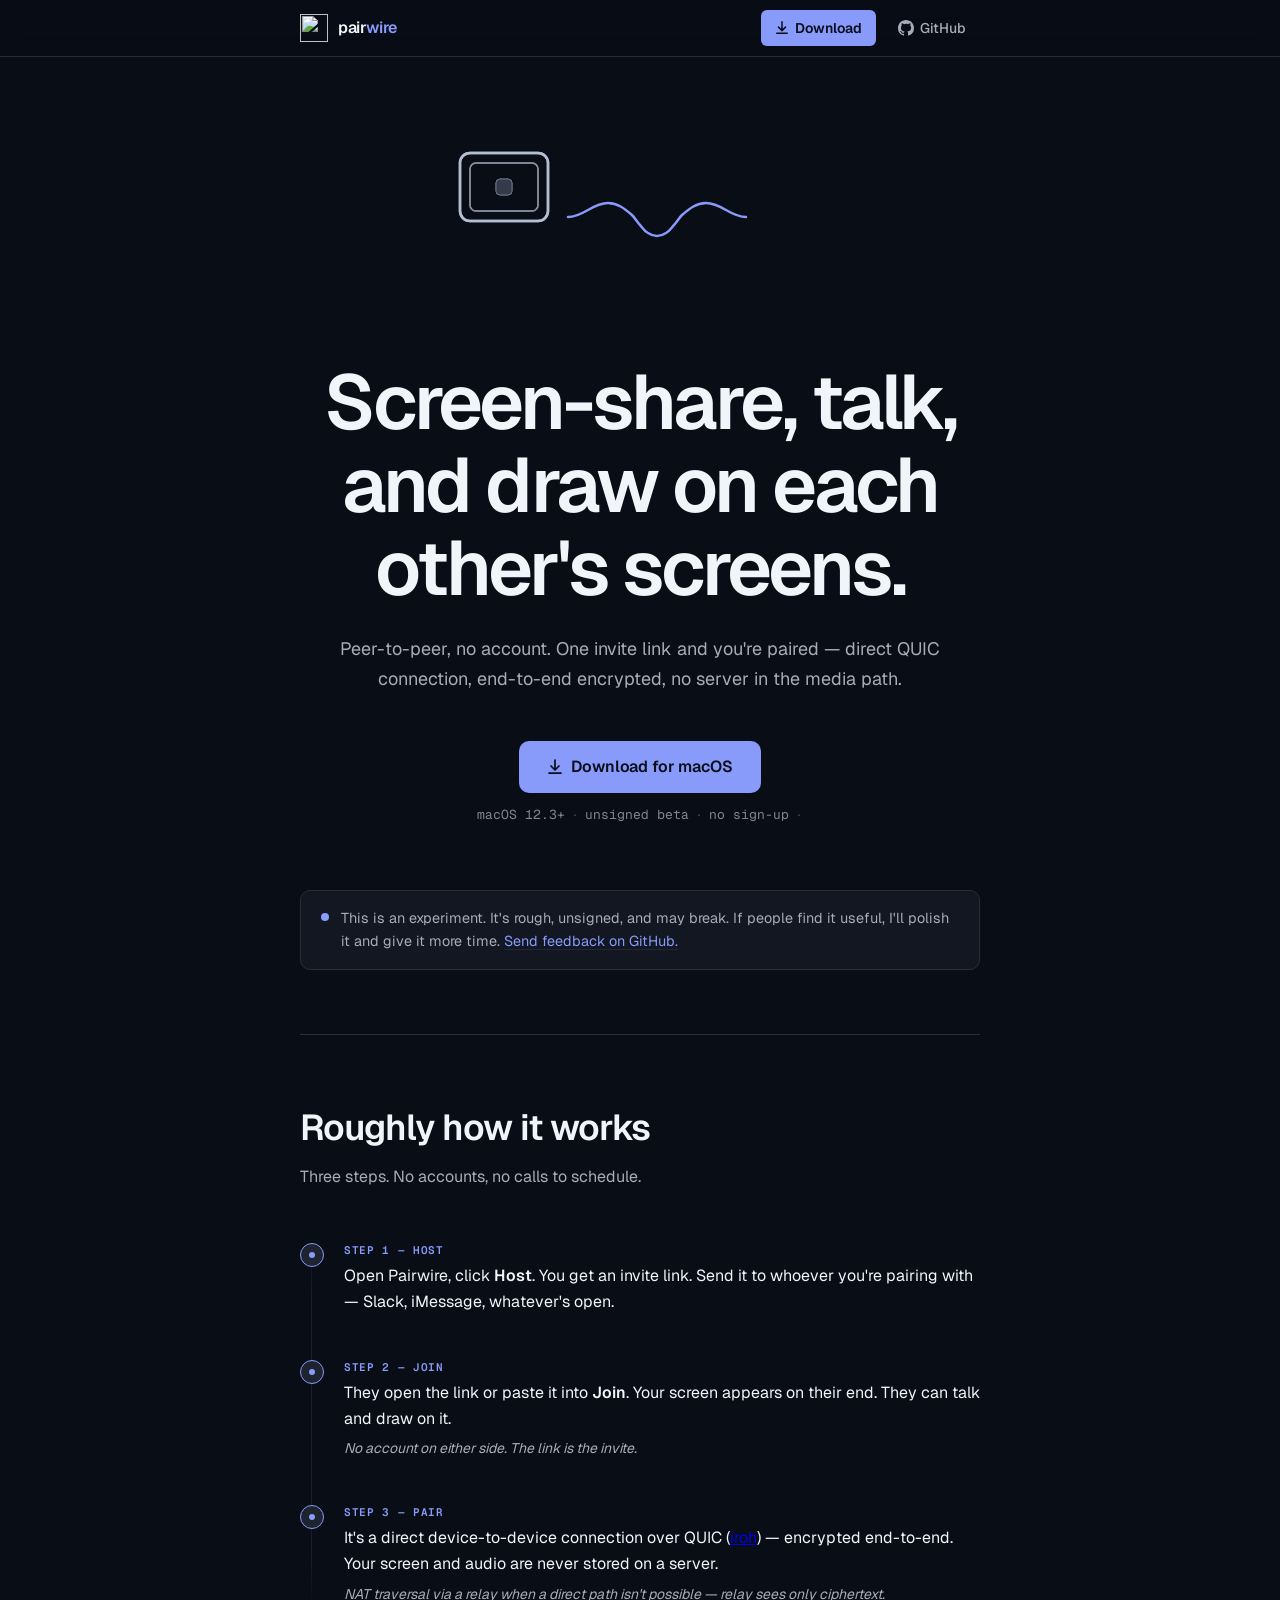
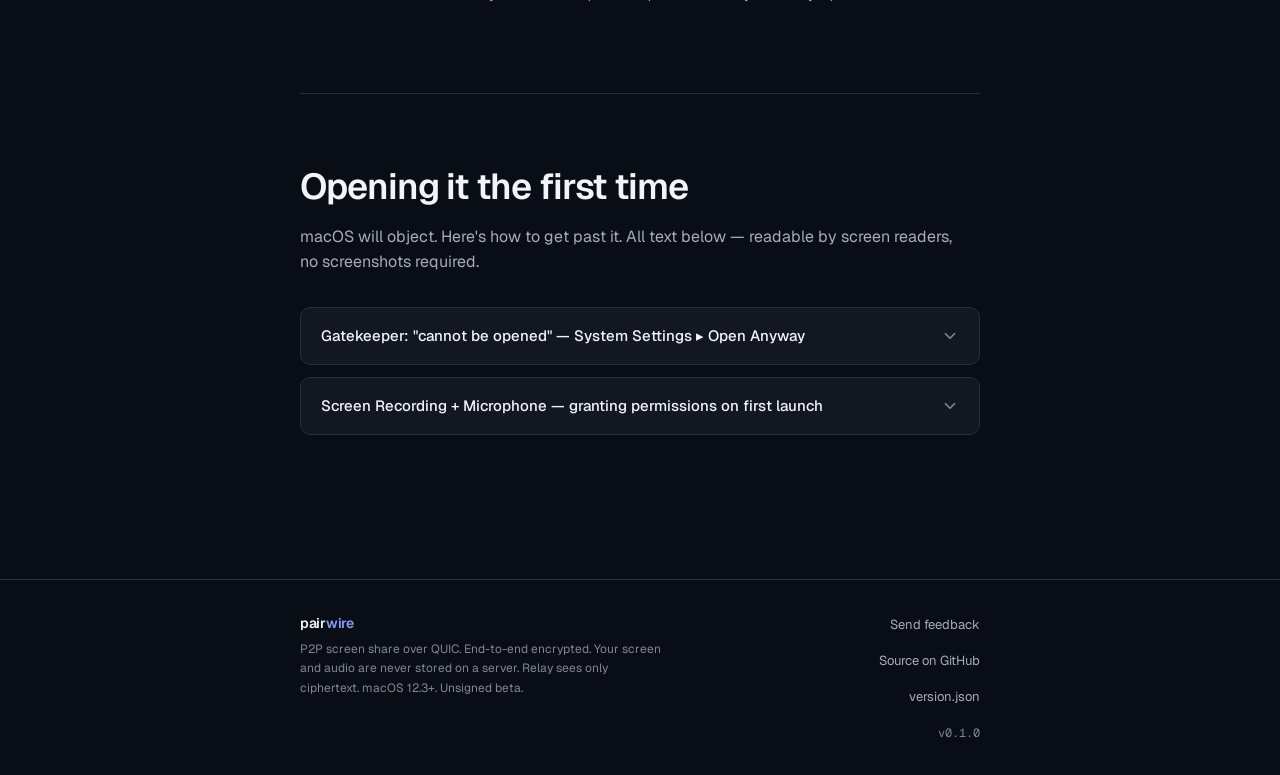
==== site/index.html @ 1f56df14 "feat(P4.6.2): pairwire.dev static site + brand logo Static landing/download site (Emil design-engine" ====
<!DOCTYPE html>
<html lang="en">
<head>
  <meta charset="UTF-8" />
  <meta name="viewport" content="width=device-width, initial-scale=1.0" />
  <title>Pairwire — P2P screen sharing for pair programming</title>
  <meta name="description" content="Screen-share, talk, and draw on each other's screens. Peer-to-peer, no account. Direct QUIC connection, end-to-end encrypted." />

  <!-- Open Graph -->
  <meta property="og:type" content="website" />
  <meta property="og:title" content="Pairwire — P2P screen sharing for pair programming" />
  <meta property="og:description" content="Screen-share, talk, and draw on each other's screens. Peer-to-peer, no account." />
  <meta property="og:image" content="/assets/logo.png" />

  <!-- Favicon -->
  <link rel="icon" href="/assets/logo.png" type="image/png" />
  <link rel="apple-touch-icon" href="/assets/logo.png" />

  <!-- Fonts: preconnect first so the browser can establish the connection
       before the @import in styles.css fires, eliminating FOUT -->
  <link rel="preconnect" href="https://fonts.googleapis.com" />
  <link rel="preconnect" href="https://fonts.gstatic.com" crossorigin />

  <link rel="stylesheet" href="styles.css" />
</head>
<body>

  <!-- Skip navigation for screen readers and keyboard users -->
  <a class="skip-link" href="#main">Skip to content</a>

  <!-- ═══════════════════════════════════════════════════════════
       NAV
       ═══════════════════════════════════════════════════════════ -->
  <header class="site-nav" id="site-nav" role="banner">
    <div class="wrap nav-inner">

      <a href="/" class="nav-logo" aria-label="Pairwire home">
        <img src="/assets/logo.png" alt="" width="28" height="28" />
        <span class="nav-wordmark">pair<span class="wire">wire</span></span>
      </a>

      <nav class="nav-links" aria-label="Site navigation">
        <!--
          NOTE FOR CI: release.yml must upload the DMG asset with a stable
          name of "pairwire-macos.dmg" so this static href continues to
          resolve without JavaScript. download.js enhances this href via
          the GitHub API at runtime.
        -->
        <a
          id="download-btn"
          class="nav-link nav-link--accent"
          href="https://github.com/Bilaltariq98/pairwire/releases/latest/download/pairwire-macos.dmg"
          aria-label="Download Pairwire for macOS"
        >
          <svg width="14" height="14" viewBox="0 0 16 16" fill="none" aria-hidden="true" focusable="false">
            <path d="M8 1v9M4 7l4 4 4-4M2 14h12" stroke="currentColor" stroke-width="1.75" stroke-linecap="round" stroke-linejoin="round"/>
          </svg>
          Download
        </a>

        <a
          href="https://github.com/Bilaltariq98/pairwire"
          class="nav-link"
          target="_blank"
          rel="noopener noreferrer"
          aria-label="Pairwire on GitHub (opens in new tab)"
        >
          <svg width="16" height="16" viewBox="0 0 16 16" fill="currentColor" aria-hidden="true" focusable="false">
            <path d="M8 0C3.58 0 0 3.58 0 8a8 8 0 0 0 5.47 7.59c.4.07.55-.17.55-.38 0-.19-.01-.82-.01-1.49-2.01.37-2.53-.49-2.69-.94-.09-.23-.48-.94-.82-1.13-.28-.15-.68-.52-.01-.53.63-.01 1.08.58 1.23.82.72 1.21 1.87.87 2.33.66.07-.52.28-.87.51-1.07-1.78-.2-3.64-.89-3.64-3.95 0-.87.31-1.59.82-2.15-.08-.2-.36-1.02.08-2.12 0 0 .67-.21 2.2.82a7.65 7.65 0 0 1 2-.27c.68 0 1.36.09 2 .27 1.53-1.04 2.2-.82 2.2-.82.44 1.1.16 1.92.08 2.12.51.56.82 1.27.82 2.15 0 3.07-1.87 3.75-3.65 3.95.29.25.54.73.54 1.48 0 1.07-.01 1.93-.01 2.2 0 .21.15.46.55.38A8.01 8.01 0 0 0 16 8c0-4.42-3.58-8-8-8z"/>
          </svg>
          GitHub
        </a>
      </nav>

    </div>
  </header>

  <!-- ═══════════════════════════════════════════════════════════
       MAIN CONTENT
       ═══════════════════════════════════════════════════════════ -->
  <main id="main">

    <!-- ── HERO ─────────────────────────────────────────────── -->
    <section class="hero" aria-labelledby="hero-heading">
      <div class="wrap">

        <!-- Connect motif SVG
             Two screen-glyphs joined by the periwinkle wire.
             The wire DRAWS in via stroke-dashoffset on load (~900ms
             cubic-bezier(0.16,1,0.3,1)) then settles into the looped
             connection, echoing the logo's loop motif.
             Reduced-motion: rendered fully-connected, no animation.
             aria-hidden: decorative, role conveyed by headline. -->
        <div class="hero-motif" aria-hidden="true">
          <svg
            viewBox="0 0 360 160"
            xmlns="http://www.w3.org/2000/svg"
            role="img"
            aria-label="Two screens connected by a wire — the Pairwire motif"
          >
            <defs>
              <filter id="wire-glow-filter" x="-20%" y="-20%" width="140%" height="140%">
                <feGaussianBlur stdDeviation="3" result="blur"/>
                <feMerge>
                  <feMergeNode in="blur"/>
                  <feMergeNode in="SourceGraphic"/>
                </feMerge>
              </filter>
            </defs>

            <!-- Left screen glyph -->
            <g class="screen-glyph screen-glyph--left" transform="translate(20, 30)">
              <!-- outer frame -->
              <rect x="0" y="0" width="88" height="68" rx="10" ry="10"
                fill="none"
                stroke="oklch(0.80 0.030 264)"
                stroke-width="2.5"/>
              <!-- inner concentric detail (echo the logo) -->
              <rect x="10" y="10" width="68" height="48" rx="6" ry="6"
                fill="none"
                stroke="oklch(0.65 0.025 264)"
                stroke-width="1.5"/>
              <!-- center port -->
              <rect x="36" y="26" width="16" height="16" rx="4" ry="4"
                fill="oklch(0.35 0.030 264)"
                stroke="oklch(0.55 0.025 264)"
                stroke-width="1"/>
            </g>

            <!-- Right screen glyph -->
            <g class="screen-glyph screen-glyph--right" transform="translate(252, 30)">
              <!-- outer frame -->
              <rect x="0" y="0" width="88" height="68" rx="10" ry="10"
                fill="none"
                stroke="oklch(0.80 0.030 264)"
                stroke-width="2.5"/>
              <!-- inner concentric detail -->
              <rect x="10" y="10" width="68" height="48" rx="6" ry="6"
                fill="none"
                stroke="oklch(0.65 0.025 264)"
                stroke-width="1.5"/>
              <!-- center port -->
              <rect x="36" y="26" width="16" height="16" rx="4" ry="4"
                fill="oklch(0.35 0.030 264)"
                stroke="oklch(0.55 0.025 264)"
                stroke-width="1"/>
            </g>

            <!-- The periwinkle wire — looping figure-8 join, echoes the logo -->
            <!-- Glow layer (animates after wire draws) -->
            <path class="wire-glow"
              d="M108,64 C130,64 148,80 180,80 C212,80 230,64 252,64"
              fill="none"
              stroke="oklch(0.715 0.140 274)"
              stroke-width="6"
              stroke-linecap="round"
              filter="url(#wire-glow-filter)"
              opacity="0"
            />
            <!-- Main wire draw path -->
            <path class="wire-path"
              d="M108,64
                 C124,64 132,50 148,50
                 C158,50 165,56 172,62
                 C175,65 178,70 180,72
                 C182,74 184,78 188,80
                 C194,84 200,84 206,80
                 C210,78 212,74 214,72
                 C216,70 219,65 222,62
                 C229,56 236,50 246,50
                 C262,50 270,64 286,64"
              fill="none"
              stroke="oklch(0.715 0.140 274)"
              stroke-width="2.5"
              stroke-linecap="round"
              stroke-linejoin="round"
            />
          </svg>
        </div>

        <!-- Headline -->
        <h1 class="hero-headline" id="hero-heading">
          Screen-share, talk, and draw on each other's screens.
        </h1>

        <p class="hero-sub">
          Peer-to-peer, no account. One invite link and you're paired — direct QUIC connection,
          end-to-end encrypted, no server in the media path.
        </p>

        <!-- Download CTA -->
        <div class="cta-group">
          <!--
            Static href works with no JS.
            download.js enhances: fetches GitHub API, updates href to latest
            .dmg asset, shows version in version-label.
            NOTE: release.yml must publish the asset as "pairwire-macos.dmg"
            for the static path to resolve.
          -->
          <a
            id="hero-download-btn"
            class="btn-download"
            href="https://github.com/Bilaltariq98/pairwire/releases/latest/download/pairwire-macos.dmg"
            aria-label="Download Pairwire .dmg for macOS"
          >
            <svg width="16" height="16" viewBox="0 0 16 16" fill="none" aria-hidden="true" focusable="false">
              <path d="M8 1v9M4 7l4 4 4-4M2 14h12" stroke="currentColor" stroke-width="1.75" stroke-linecap="round" stroke-linejoin="round"/>
            </svg>
            Download for macOS
          </a>

          <p class="hero-meta" role="note">
            <span>macOS 12.3+</span>
            <span class="meta-sep" aria-hidden="true">·</span>
            <span>unsigned beta</span>
            <span class="meta-sep" aria-hidden="true">·</span>
            <span>no sign-up</span>
            <span class="meta-sep version-sep" aria-hidden="true">·</span>
            <span id="version-label" hidden class="version-label" aria-live="polite"></span>
          </p>
        </div>

      </div>
    </section>

    <div class="wrap">

      <!-- ── EXPERIMENT BANNER ─────────────────────────────── -->
      <div class="experiment-banner" role="note" aria-label="Project status">
        <span class="banner-dot" aria-hidden="true"></span>
        <p class="banner-text">
          This is an experiment. It's rough, unsigned, and may break.
          If people find it useful, I'll polish it and give it more time.
          <a href="https://github.com/Bilaltariq98/pairwire/issues" target="_blank" rel="noopener noreferrer">Send feedback on GitHub.</a>
        </p>
      </div>

      <!-- ── HOW IT WORKS ─────────────────────────────────── -->
      <section class="section how-it-works" id="how-it-works" aria-labelledby="how-heading">

        <h2 class="section-heading" id="how-heading">Roughly how it works</h2>
        <p class="section-sub">Three steps. No accounts, no calls to schedule.</p>

        <ol class="steps-wire" role="list">

          <li class="step-item will-animate">
            <div class="step-node" aria-hidden="true">
              <span class="step-node-dot"></span>
            </div>
            <div class="step-body">
              <span class="step-label">Step 1 — Host</span>
              <p class="step-text">
                Open Pairwire, click <strong>Host</strong>.
                You get an invite link. Send it to whoever you're pairing with — Slack, iMessage, whatever's open.
              </p>
            </div>
          </li>

          <li class="step-item will-animate">
            <div class="step-node" aria-hidden="true">
              <span class="step-node-dot"></span>
            </div>
            <div class="step-body">
              <span class="step-label">Step 2 — Join</span>
              <p class="step-text">
                They open the link or paste it into <strong>Join</strong>.
                Your screen appears on their end. They can talk and draw on it.
                <span class="step-note">No account on either side. The link is the invite.</span>
              </p>
            </div>
          </li>

          <li class="step-item will-animate">
            <div class="step-node" aria-hidden="true">
              <span class="step-node-dot"></span>
            </div>
            <div class="step-body">
              <span class="step-label">Step 3 — Pair</span>
              <p class="step-text">
                It's a direct device-to-device connection over QUIC (<a href="https://iroh.computer" target="_blank" rel="noopener noreferrer">iroh</a>) — encrypted end-to-end.
                Your screen and audio are never stored on a server.
                <span class="step-note">NAT traversal via a relay when a direct path isn't possible — relay sees only ciphertext.</span>
              </p>
            </div>
          </li>

        </ol>

      </section>

      <!-- ── FIRST-LAUNCH HELP ─────────────────────────────── -->
      <section class="section" id="first-launch" aria-labelledby="launch-heading">

        <h2 class="section-heading" id="launch-heading">Opening it the first time</h2>
        <p class="section-sub">
          macOS will object. Here's how to get past it.
          All text below — readable by screen readers, no screenshots required.
        </p>

        <div class="help-group">

          <!-- Gatekeeper -->
          <details class="help-item" id="gatekeeper">
            <summary class="help-summary">
              <span>Gatekeeper: "cannot be opened" — System Settings ▸ Open Anyway</span>
              <svg class="summary-chevron" width="18" height="18" viewBox="0 0 18 18" fill="none" aria-hidden="true" focusable="false">
                <path d="M4.5 6.75 9 11.25l4.5-4.5" stroke="currentColor" stroke-width="1.75" stroke-linecap="round" stroke-linejoin="round"/>
              </svg>
            </summary>

            <div class="help-content">
              <p>
                Pairwire is not signed with an Apple Developer certificate yet.
                macOS Gatekeeper will block it on first launch. This takes about 30 seconds to work around.
              </p>

              <ol class="help-steps">
                <li class="help-step">
                  <span class="help-step-num">1</span>
                  <span class="help-step-text">
                    Double-click <code class="mono-path">pairwire-macos.dmg</code> to mount it.
                    Drag <strong>Pairwire</strong> to your Applications folder.
                  </span>
                </li>
                <li class="help-step">
                  <span class="help-step-num">2</span>
                  <span class="help-step-text">
                    Double-click <strong>Pairwire</strong> in Applications.
                    macOS shows: <em>"Pairwire cannot be opened because Apple cannot check it for malicious software."</em>
                    Click <strong>Done</strong> — do not click Move to Trash.
                  </span>
                </li>
                <li class="help-step">
                  <span class="help-step-num">3</span>
                  <span class="help-step-text">
                    Go to <code class="mono-path">System Settings</code> → <code class="mono-path">Privacy &amp; Security</code>.
                    Scroll to the <strong>Security</strong> section.
                    You'll see: <em>"Pairwire was blocked from use because it is not from an identified developer."</em>
                  </span>
                </li>
                <li class="help-step">
                  <span class="help-step-num">4</span>
                  <span class="help-step-text">
                    Click <strong>Open Anyway</strong>. Enter your macOS password when prompted. Click <strong>OK</strong>.
                  </span>
                </li>
                <li class="help-step">
                  <span class="help-step-num">5</span>
                  <span class="help-step-text">
                    Double-click <strong>Pairwire</strong> in Applications again.
                    macOS shows a final confirmation dialog — click <strong>Open</strong>.
                    It launches. macOS remembers your choice for this build.
                  </span>
                </li>
              </ol>

              <span class="help-note" role="note">
                After step 5, you won't see this dialog again for this build. When a new version is downloaded, you'll need to repeat it once.
              </span>
            </div>
          </details>

          <!-- Permissions -->
          <details class="help-item" id="permissions">
            <summary class="help-summary">
              <span>Screen Recording + Microphone — granting permissions on first launch</span>
              <svg class="summary-chevron" width="18" height="18" viewBox="0 0 18 18" fill="none" aria-hidden="true" focusable="false">
                <path d="M4.5 6.75 9 11.25l4.5-4.5" stroke="currentColor" stroke-width="1.75" stroke-linecap="round" stroke-linejoin="round"/>
              </svg>
            </summary>

            <div class="help-content">
              <p>
                macOS requires explicit permission before Pairwire can capture your screen or use the microphone.
                You'll see these prompts on first launch. Grant them, then reopen the app.
              </p>

              <ol class="help-steps">
                <li class="help-step">
                  <span class="help-step-num">1</span>
                  <span class="help-step-text">
                    Launch Pairwire. macOS shows: <em>"Pairwire would like to record your screen."</em>
                    Click <strong>Open System Settings</strong>.
                  </span>
                </li>
                <li class="help-step">
                  <span class="help-step-num">2</span>
                  <span class="help-step-text">
                    In <code class="mono-path">System Settings</code> → <code class="mono-path">Privacy &amp; Security</code> → <code class="mono-path">Screen Recording</code>,
                    find <strong>Pairwire</strong> and toggle it <strong>on</strong>.
                  </span>
                </li>
                <li class="help-step">
                  <span class="help-step-num">3</span>
                  <span class="help-step-text">
                    Click <strong>Quit &amp; Reopen</strong> when prompted. Pairwire restarts with screen capture enabled.
                  </span>
                </li>
                <li class="help-step">
                  <span class="help-step-num">4</span>
                  <span class="help-step-text">
                    On first launch with audio, macOS asks for <strong>Microphone</strong> access.
                    Click <strong>Allow</strong>.
                    If you missed it: <code class="mono-path">System Settings</code> → <code class="mono-path">Privacy &amp; Security</code> → <code class="mono-path">Microphone</code> → toggle Pairwire on.
                  </span>
                </li>
              </ol>

              <span class="help-note" role="note">
                Both permissions persist across relaunches — you won't be prompted again unless you revoke them in System Settings.
              </span>
            </div>
          </details>

        </div>

      </section>

    </div><!-- /wrap -->

  </main>

  <!-- ═══════════════════════════════════════════════════════════
       FOOTER
       ═══════════════════════════════════════════════════════════ -->
  <footer class="site-footer" role="contentinfo">
    <div class="wrap footer-inner">

      <div class="footer-brand">
        <span class="footer-wordmark">pair<span class="wire">wire</span></span>
        <p class="footer-fine">
          P2P screen share over QUIC. End-to-end encrypted.
          Your screen and audio are never stored on a server.
          Relay sees only ciphertext.
          macOS 12.3+. Unsigned beta.
        </p>
      </div>

      <div class="footer-links">
        <a
          href="https://github.com/Bilaltariq98/pairwire/issues"
          class="footer-link"
          target="_blank"
          rel="noopener noreferrer"
          aria-label="Send feedback on GitHub Issues (opens in new tab)"
        >Send feedback</a>

        <a
          href="https://github.com/Bilaltariq98/pairwire"
          class="footer-link"
          target="_blank"
          rel="noopener noreferrer"
          aria-label="Pairwire source on GitHub (opens in new tab)"
        >Source on GitHub</a>

        <a
          href="/version.json"
          class="footer-link"
          aria-label="version.json (update-check contract)"
        >version.json</a>

        <p class="footer-version" id="footer-version" aria-live="polite">v0.1.0</p>
      </div>

    </div>
  </footer>

  <!-- Nav scroll effect + step reveal + download enhancement -->
  <script src="download.js"></script>
  <script>
    /* Nav: hairline border on scroll */
    (function () {
      var nav = document.getElementById('site-nav');
      if (!nav) return;
      var observer = new IntersectionObserver(
        function (entries) {
          nav.classList.toggle('scrolled', !entries[0].isIntersecting);
        },
        { threshold: 0, rootMargin: '-56px 0px 0px 0px' }
      );
      /* sentinel: a 1px element at the top of main */
      var sentinel = document.createElement('div');
      sentinel.setAttribute('aria-hidden', 'true');
      sentinel.style.cssText = 'position:absolute;top:0;height:1px;width:1px;pointer-events:none;';
      document.body.insertBefore(sentinel, document.body.firstChild);
      observer.observe(sentinel);
    }());

    /* Step reveal: staggered fade+rise on scroll */
    (function () {
      var steps = document.querySelectorAll('.step-item.will-animate');
      if (!steps.length) return;

      /* Respect reduced-motion — don't animate if user prefers */
      var reduceMotion = window.matchMedia('(prefers-reduced-motion: reduce)').matches;
      if (reduceMotion) {
        steps.forEach(function (el) {
          el.classList.remove('will-animate');
        });
        return;
      }

      var observer = new IntersectionObserver(
        function (entries) {
          entries.forEach(function (entry, i) {
            if (entry.isIntersecting) {
              /* stagger by index within the NodeList */
              var delay = Array.from(steps).indexOf(entry.target) * 80;
              setTimeout(function () {
                entry.target.classList.add('revealed');
              }, delay);
              observer.unobserve(entry.target);
            }
          });
        },
        { threshold: 0.15 }
      );

      steps.forEach(function (el) {
        observer.observe(el);
      });
    }());

    /* Footer version: keep in sync with version-label once JS loads */
    (function () {
      var versionLabel = document.getElementById('version-label');
      var footerVersion = document.getElementById('footer-version');
      if (!versionLabel || !footerVersion) return;

      /* MutationObserver: when download.js sets version-label, mirror it */
      var mo = new MutationObserver(function () {
        var text = versionLabel.textContent.trim();
        if (text) footerVersion.textContent = text;
      });
      mo.observe(versionLabel, { childList: true, characterData: true, subtree: true });
    }());

    /* Hero download btn: download.js targets #download-btn (nav), wire
       hero button to the same URL once it's resolved */
    (function () {
      var navBtn = document.getElementById('download-btn');
      var heroBtn = document.getElementById('hero-download-btn');
      if (!navBtn || !heroBtn) return;

      var mo = new MutationObserver(function () {
        var href = navBtn.getAttribute('href');
        if (href && href !== '#') heroBtn.href = href;
      });
      mo.observe(navBtn, { attributes: true, attributeFilter: ['href'] });
    }());
  </script>

</body>
</html>
---- site/styles.css ----
/* ============================================================
   pairwire.dev — Landing Page Styles
   Dark theme. OKLCH design tokens. No framework.
   ============================================================ */

/* ── Google Fonts: Geist + Geist Mono ────────────────────── */
@import url('https://fonts.googleapis.com/css2?family=Geist:wght@400;500;600;700&family=Geist+Mono:wght@400;500&display=swap');

/* ── Design Tokens ──────────────────────────────────────────
   Derived from logo.png: deep navy-black canvas, periwinkle wire.
   All text on --bg at specified L values passes contrast checks.
   --ink on --bg:       ~14:1 ✓
   --muted on --bg:     ~4.6:1 ✓  (body-safe)
   --faint:             ~3.1:1 — labels/meta ONLY, never body
   --accent on --bg:    ~4.5:1 ✓  (verified for link text)
   --accent-ink on --accent button: ~7:1 ✓ (dark text on periwinkle)
   ─────────────────────────────────────────────────────────── */
:root {
  /* surfaces */
  --bg:            oklch(0.16 0.020 264);
  --surface:       oklch(0.205 0.022 264);
  --surface-2:     oklch(0.255 0.024 264);
  --border:        oklch(0.30 0.020 264);
  --border-strong: oklch(0.40 0.020 264);

  /* ink */
  --ink:           oklch(0.965 0.008 264);
  --muted:         oklch(0.745 0.018 264);
  --faint:         oklch(0.620 0.018 264);

  /* accent — the periwinkle wire */
  --accent:        oklch(0.715 0.140 274);
  --accent-hover:  oklch(0.775 0.150 274);
  --accent-ink:    oklch(0.17 0.030 274);
  --accent-soft:   oklch(0.715 0.140 274 / 0.12);
  --accent-glow:   oklch(0.715 0.140 274 / 0.28);

  /* semantic */
  --ok:            oklch(0.78 0.150 150);
  --warn:          oklch(0.82 0.140 80);
  --bad:           oklch(0.68 0.190 25);

  /* type */
  --font-sans: 'Geist', system-ui, -apple-system, BlinkMacSystemFont, 'Segoe UI', sans-serif;
  --font-mono: 'Geist Mono', ui-monospace, 'Cascadia Code', 'SF Mono', 'Fira Code', Consolas, monospace;

  /* radii */
  --r-sm: 6px;
  --r-md: 10px;
  --r-lg: 16px;
  --r-pill: 999px;

  /* semantic z-index scale */
  --z-base:    0;
  --z-raised:  10;
  --z-nav:     100;
  --z-overlay: 200;

  /* content width */
  --content-width: 760px;
  --motif-width: 1040px;
}

/* ── Reset ──────────────────────────────────────────────────── */
*, *::before, *::after {
  box-sizing: border-box;
  margin: 0;
  padding: 0;
}

/* ── Base ───────────────────────────────────────────────────── */
html {
  font-size: 16px;
  scroll-behavior: smooth;
  -webkit-text-size-adjust: 100%;
  text-size-adjust: 100%;
}

body {
  background-color: var(--bg);
  color: var(--ink);
  font-family: var(--font-sans);
  font-weight: 400;
  line-height: 1.6;
  -webkit-font-smoothing: antialiased;
  -moz-osx-font-smoothing: grayscale;
  overflow-x: hidden;
}

/* text-wrap for browsers that support it */
h1, h2, h3, h4 {
  text-wrap: balance;
}

p, li {
  text-wrap: pretty;
}

/* ── Focus rings ────────────────────────────────────────────── */
:focus-visible {
  outline: 2px solid var(--accent);
  outline-offset: 3px;
  border-radius: 3px;
}

/* ── Layout shell ───────────────────────────────────────────── */
.wrap {
  max-width: var(--content-width);
  margin-inline: auto;
  padding-inline: clamp(16px, 4vw, 40px);
}

/* ── Skip link ──────────────────────────────────────────────── */
.skip-link {
  position: absolute;
  top: -100%;
  left: 16px;
  background: var(--accent);
  color: var(--accent-ink);
  padding: 8px 16px;
  border-radius: var(--r-sm);
  font-size: 0.875rem;
  font-weight: 600;
  text-decoration: none;
  z-index: var(--z-overlay);
  transition: top 0.2s ease;
}
.skip-link:focus {
  top: 16px;
}

/* ═══════════════════════════════════════════════════════════════
   NAV
   ═══════════════════════════════════════════════════════════════ */
.site-nav {
  position: sticky;
  top: 0;
  z-index: var(--z-nav);
  background: var(--bg);
  border-bottom: 1px solid transparent;
  transition:
    border-color 200ms ease,
    background 200ms ease;
}

.site-nav.scrolled {
  border-color: var(--border);
  background: oklch(0.16 0.020 264 / 0.92);
  backdrop-filter: blur(12px);
  -webkit-backdrop-filter: blur(12px);
}

.nav-inner {
  display: flex;
  align-items: center;
  justify-content: space-between;
  height: 56px;
}

.nav-logo {
  display: flex;
  align-items: center;
  gap: 10px;
  text-decoration: none;
  color: var(--ink);
  flex-shrink: 0;
}

.nav-logo img {
  width: 28px;
  height: 28px;
  object-fit: contain;
}

.nav-wordmark {
  font-size: 1rem;
  font-weight: 600;
  letter-spacing: -0.025em;
  color: var(--ink);
}

.nav-wordmark .wire {
  color: var(--accent);
}

.nav-links {
  display: flex;
  align-items: center;
  gap: 8px;
}

.nav-link {
  display: inline-flex;
  align-items: center;
  gap: 6px;
  padding: 7px 14px;
  border-radius: var(--r-sm);
  font-size: 0.875rem;
  font-weight: 500;
  text-decoration: none;
  color: var(--muted);
  min-height: 36px;
  transition: color 160ms ease, background 160ms ease;
}

@media (hover: hover) {
  .nav-link:hover {
    color: var(--ink);
    background: var(--surface);
  }
}

.nav-link--accent {
  background: var(--accent);
  color: var(--accent-ink);
  font-weight: 600;
}

@media (hover: hover) {
  .nav-link--accent:hover {
    background: var(--accent-hover);
    color: var(--accent-ink);
    transform: translateY(-1px);
    box-shadow: 0 4px 16px var(--accent-glow);
  }
}

.nav-link--accent:active {
  transform: translateY(0);
}

/* ═══════════════════════════════════════════════════════════════
   HERO
   ═══════════════════════════════════════════════════════════════ */
.hero {
  padding-block: clamp(56px, 10vw, 96px) clamp(40px, 6vw, 64px);
  text-align: center;
}

/* the connect motif SVG */
.hero-motif {
  display: flex;
  justify-content: center;
  margin-bottom: clamp(32px, 5vw, 48px);
}

.hero-motif svg {
  width: clamp(200px, 40vw, 360px);
  height: auto;
  overflow: visible;
}

/* wire draw animation */
.wire-path {
  stroke-dasharray: 520;
  stroke-dashoffset: 520;
  animation: wire-draw 900ms cubic-bezier(0.16, 1, 0.3, 1) 200ms forwards;
}

@keyframes wire-draw {
  to { stroke-dashoffset: 0; }
}

/* screen glyphs fade in after wire connects */
.screen-glyph {
  opacity: 0;
  animation: glyph-appear 400ms ease-out 950ms forwards;
}

.screen-glyph--left {
  animation-delay: 100ms;
}

.screen-glyph--right {
  animation-delay: 1050ms;
}

/* glow pulse after connect */
.wire-glow {
  opacity: 0;
  animation: glow-pulse 600ms ease-out 1100ms forwards;
}

@keyframes glyph-appear {
  from { opacity: 0; transform: scale(0.95); }
  to   { opacity: 1; transform: scale(1); }
}

@keyframes glow-pulse {
  0%   { opacity: 0; }
  50%  { opacity: 0.6; }
  100% { opacity: 0; }
}

/* reduced-motion: show fully connected, no animation */
@media (prefers-reduced-motion: reduce) {
  .wire-path {
    stroke-dashoffset: 0;
    animation: none;
  }
  .screen-glyph {
    opacity: 1;
    animation: none;
  }
  .wire-glow {
    opacity: 0;
    animation: none;
  }
}

.hero-headline {
  font-size: clamp(2.5rem, 6vw, 5rem);
  font-weight: 600;
  letter-spacing: -0.04em;
  line-height: 1.08;
  color: var(--ink);
  margin-bottom: clamp(16px, 2.5vw, 24px);
  max-width: 18ch;
  margin-inline: auto;
}

.hero-sub {
  font-size: clamp(1rem, 2vw, 1.125rem);
  color: var(--muted);
  max-width: 52ch;
  margin-inline: auto;
  margin-bottom: clamp(32px, 5vw, 48px);
  line-height: 1.65;
}

/* ── Download CTA ───────────────────────────────────────────── */
.cta-group {
  display: flex;
  flex-direction: column;
  align-items: center;
  gap: 12px;
}

.btn-download {
  display: inline-flex;
  align-items: center;
  gap: 8px;
  background: var(--accent);
  color: var(--accent-ink);
  font-family: var(--font-sans);
  font-size: 1rem;
  font-weight: 600;
  letter-spacing: -0.01em;
  text-decoration: none;
  padding: 13px 28px;
  border-radius: var(--r-md);
  min-height: 48px;
  min-width: 220px;
  justify-content: center;
  border: none;
  cursor: pointer;
  isolation: isolate;
  transition:
    background 160ms ease,
    box-shadow 160ms ease,
    transform 120ms ease;
}

@media (hover: hover) {
  .btn-download:hover {
    background: var(--accent-hover);
    transform: translateY(-2px);
    box-shadow: 0 6px 24px var(--accent-glow), 0 0 0 1px var(--accent-soft);
  }
}

.btn-download:active {
  transform: translateY(0);
}

.btn-download svg {
  flex-shrink: 0;
  transition: transform 160ms ease;
}

@media (hover: hover) {
  .btn-download:hover svg {
    transform: translateY(2px);
  }
}

.hero-meta {
  font-size: 0.8125rem;
  color: var(--faint);
  font-family: var(--font-mono);
  display: flex;
  align-items: center;
  gap: 6px;
  flex-wrap: wrap;
  justify-content: center;
  font-variant-numeric: tabular-nums;
}

.meta-sep {
  color: var(--border-strong);
}

.version-label {
  color: var(--faint);
  font-variant-numeric: tabular-nums;
}

.version-label[hidden] {
  display: none;
}

/* ═══════════════════════════════════════════════════════════════
   EXPERIMENT BANNER
   ═══════════════════════════════════════════════════════════════ */
.experiment-banner {
  background: var(--surface);
  border: 1px solid var(--border);
  border-radius: var(--r-md);
  padding: 16px 20px;
  display: flex;
  gap: 12px;
  align-items: flex-start;
  margin-bottom: 64px;
}

.banner-dot {
  flex-shrink: 0;
  width: 8px;
  height: 8px;
  border-radius: 50%;
  background: var(--accent);
  margin-top: 6px;
}

.banner-text {
  font-size: 0.9rem;
  color: var(--muted);
  line-height: 1.6;
}

.banner-text a {
  color: var(--accent);
  text-decoration: underline;
  text-underline-offset: 3px;
  text-decoration-color: var(--accent-soft);
  transition: text-decoration-color 160ms ease;
}

@media (hover: hover) {
  .banner-text a:hover {
    text-decoration-color: var(--accent);
  }
}

/* ═══════════════════════════════════════════════════════════════
   SECTION STRUCTURE
   ═══════════════════════════════════════════════════════════════ */
.section {
  padding-block: clamp(40px, 6vw, 64px);
  border-top: 1px solid var(--border);
}

.section-heading {
  font-size: clamp(1.5rem, 3vw, 2.25rem);
  font-weight: 600;
  letter-spacing: -0.03em;
  color: var(--ink);
  margin-bottom: 8px;
}

.section-sub {
  font-size: 1rem;
  color: var(--muted);
  max-width: 60ch;
  margin-bottom: 32px;
  line-height: 1.6;
}

/* ═══════════════════════════════════════════════════════════════
   HOW IT WORKS — 3-step wire flow
   ═══════════════════════════════════════════════════════════════ */
.how-it-works {
  position: relative;
}

.steps-wire {
  list-style: none;
  display: flex;
  flex-direction: column;
  gap: 0;
  position: relative;
}

/* The faint vertical wire line running through steps */
.steps-wire::before {
  content: '';
  position: absolute;
  left: 11px;
  top: 16px;
  bottom: 16px;
  width: 1px;
  background: linear-gradient(
    to bottom,
    transparent,
    var(--accent-soft) 15%,
    var(--accent-soft) 85%,
    transparent
  );
}

.step-item {
  display: flex;
  gap: 20px;
  padding-block: 20px;
  position: relative;
}

.step-item + .step-item {
  margin-top: 0;
}

.step-node {
  flex-shrink: 0;
  width: 24px;
  height: 24px;
  border-radius: 50%;
  background: var(--surface-2);
  border: 1.5px solid var(--accent);
  position: relative;
  z-index: var(--z-raised);
  display: flex;
  align-items: center;
  justify-content: center;
  margin-top: 1px;
}

.step-node-dot {
  width: 6px;
  height: 6px;
  border-radius: 50%;
  background: var(--accent);
}

.step-body {
  flex: 1;
  padding-bottom: 4px;
}

.step-label {
  font-size: 0.6875rem;
  font-weight: 600;
  letter-spacing: 0.06em;
  text-transform: uppercase;
  color: var(--accent);
  font-family: var(--font-mono);
  margin-bottom: 4px;
  display: block;
}

.step-text {
  font-size: 1rem;
  color: var(--ink);
  line-height: 1.6;
  max-width: 60ch;
}

.step-text strong {
  color: var(--ink);
  font-weight: 600;
}

.step-note {
  display: block;
  margin-top: 6px;
  font-size: 0.875rem;
  color: var(--muted);
  font-style: italic;
}

/* ── Reveal animation for steps ────────────────────────────── */
.step-item {
  /* visible by default — JS enhances with animation */
  opacity: 1;
  transform: none;
  transition:
    opacity 400ms ease,
    transform 400ms cubic-bezier(0.16, 1, 0.3, 1);
}

.step-item.will-animate {
  opacity: 0;
  transform: translateY(12px);
}

.step-item.revealed {
  opacity: 1;
  transform: none;
}

@media (prefers-reduced-motion: reduce) {
  .step-item,
  .step-item.will-animate,
  .step-item.revealed {
    opacity: 1;
    transform: none;
    transition: none;
  }
}

/* ═══════════════════════════════════════════════════════════════
   FIRST-LAUNCH HELP — collapsible
   ═══════════════════════════════════════════════════════════════ */
.help-group {
  display: flex;
  flex-direction: column;
  gap: 12px;
}

details.help-item {
  border: 1px solid var(--border);
  border-radius: var(--r-md);
  overflow: hidden;
  background: var(--surface);
}

summary.help-summary {
  display: flex;
  align-items: center;
  justify-content: space-between;
  gap: 12px;
  padding: 16px 20px;
  cursor: pointer;
  list-style: none;
  font-size: 0.9375rem;
  font-weight: 500;
  color: var(--ink);
  user-select: none;
  min-height: 54px; /* touch target */
}

summary.help-summary::-webkit-details-marker {
  display: none;
}

.summary-chevron {
  flex-shrink: 0;
  color: var(--faint);
  transition: transform 200ms ease;
}

details[open] .summary-chevron {
  transform: rotate(180deg);
}

.help-content {
  padding: 0 20px 20px;
  border-top: 1px solid var(--border);
}

.help-content p {
  font-size: 0.9rem;
  color: var(--muted);
  margin-top: 16px;
  margin-bottom: 16px;
  line-height: 1.65;
  max-width: 64ch;
}

.help-steps {
  list-style: none;
  display: flex;
  flex-direction: column;
  gap: 12px;
  margin-top: 4px;
}

.help-step {
  display: flex;
  gap: 14px;
  align-items: flex-start;
}

.help-step-num {
  flex-shrink: 0;
  width: 22px;
  height: 22px;
  border-radius: 50%;
  background: var(--accent-soft);
  border: 1px solid oklch(0.715 0.140 274 / 0.3);
  color: var(--accent);
  font-size: 0.75rem;
  font-weight: 700;
  font-family: var(--font-mono);
  display: flex;
  align-items: center;
  justify-content: center;
  margin-top: 1px;
  font-variant-numeric: tabular-nums;
}

.help-step-text {
  font-size: 0.9rem;
  color: var(--ink);
  line-height: 1.6;
  flex: 1;
}

.help-step-text strong {
  color: var(--ink);
  font-weight: 600;
}

/* mono paths / menu items in help */
.mono-path {
  font-family: var(--font-mono);
  font-size: 0.8125rem;
  font-weight: 500;
  background: var(--surface-2);
  border: 1px solid var(--border);
  border-radius: 4px;
  padding: 2px 6px;
  color: var(--ink);
  white-space: nowrap;
  display: inline;
}

.help-note {
  display: block;
  margin-top: 14px;
  padding: 10px 14px;
  background: oklch(0.78 0.150 150 / 0.08);
  border: 1px solid oklch(0.78 0.150 150 / 0.25);
  border-radius: var(--r-sm);
  font-size: 0.875rem;
  color: var(--ok);
  line-height: 1.55;
}

/* ═══════════════════════════════════════════════════════════════
   FOOTER
   ═══════════════════════════════════════════════════════════════ */
.site-footer {
  border-top: 1px solid var(--border);
  padding-block: 32px;
  margin-top: clamp(48px, 8vw, 80px);
}

.footer-inner {
  display: flex;
  flex-wrap: wrap;
  gap: 16px 24px;
  justify-content: space-between;
  align-items: flex-start;
}

.footer-brand {
  display: flex;
  flex-direction: column;
  gap: 6px;
}

.footer-wordmark {
  font-size: 0.875rem;
  font-weight: 600;
  color: var(--ink);
  letter-spacing: -0.02em;
}

.footer-wordmark .wire {
  color: var(--accent);
}

.footer-fine {
  font-size: 0.75rem;
  color: var(--faint);
  line-height: 1.6;
  max-width: 46ch;
}

.footer-links {
  display: flex;
  flex-direction: column;
  gap: 8px;
  align-items: flex-end;
}

.footer-link {
  font-size: 0.8125rem;
  color: var(--muted);
  text-decoration: none;
  display: inline-flex;
  align-items: center;
  gap: 4px;
  min-height: 28px;
  transition: color 160ms ease;
}

@media (hover: hover) {
  .footer-link:hover {
    color: var(--ink);
  }
}

.footer-version {
  font-size: 0.75rem;
  color: var(--faint);
  font-family: var(--font-mono);
  font-variant-numeric: tabular-nums;
  margin-top: 4px;
  text-align: right;
}

/* ═══════════════════════════════════════════════════════════════
   RESPONSIVE OVERRIDES
   ═══════════════════════════════════════════════════════════════ */
@media (max-width: 480px) {
  .footer-inner {
    flex-direction: column;
  }
  .footer-links {
    align-items: flex-start;
  }
  .footer-version {
    text-align: left;
  }
  .hero-meta {
    font-size: 0.75rem;
  }
  .nav-wordmark {
    font-size: 0.9rem;
  }
}

@media (max-width: 360px) {
  .hero-headline {
    /* prevent overflow on narrowest phones */
    font-size: clamp(2rem, 8.5vw, 2.5rem);
    letter-spacing: -0.035em;
  }
}
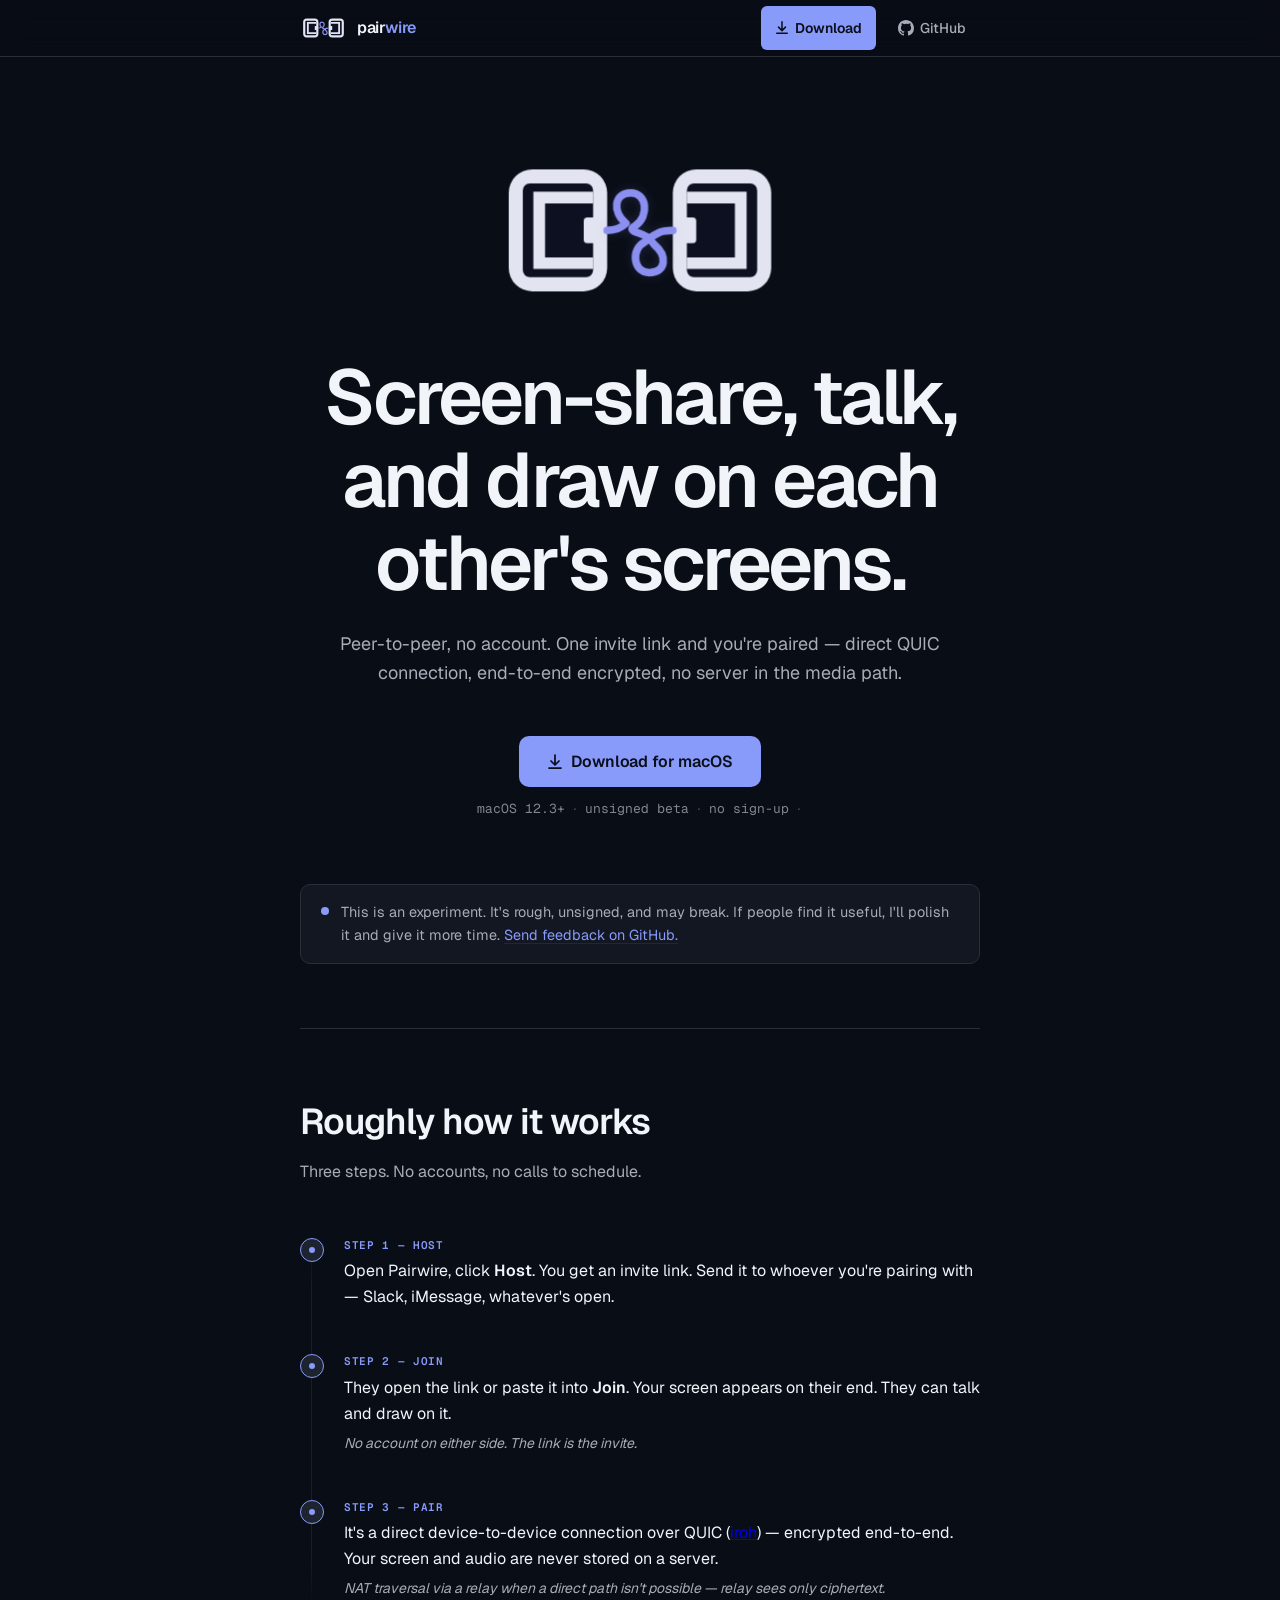
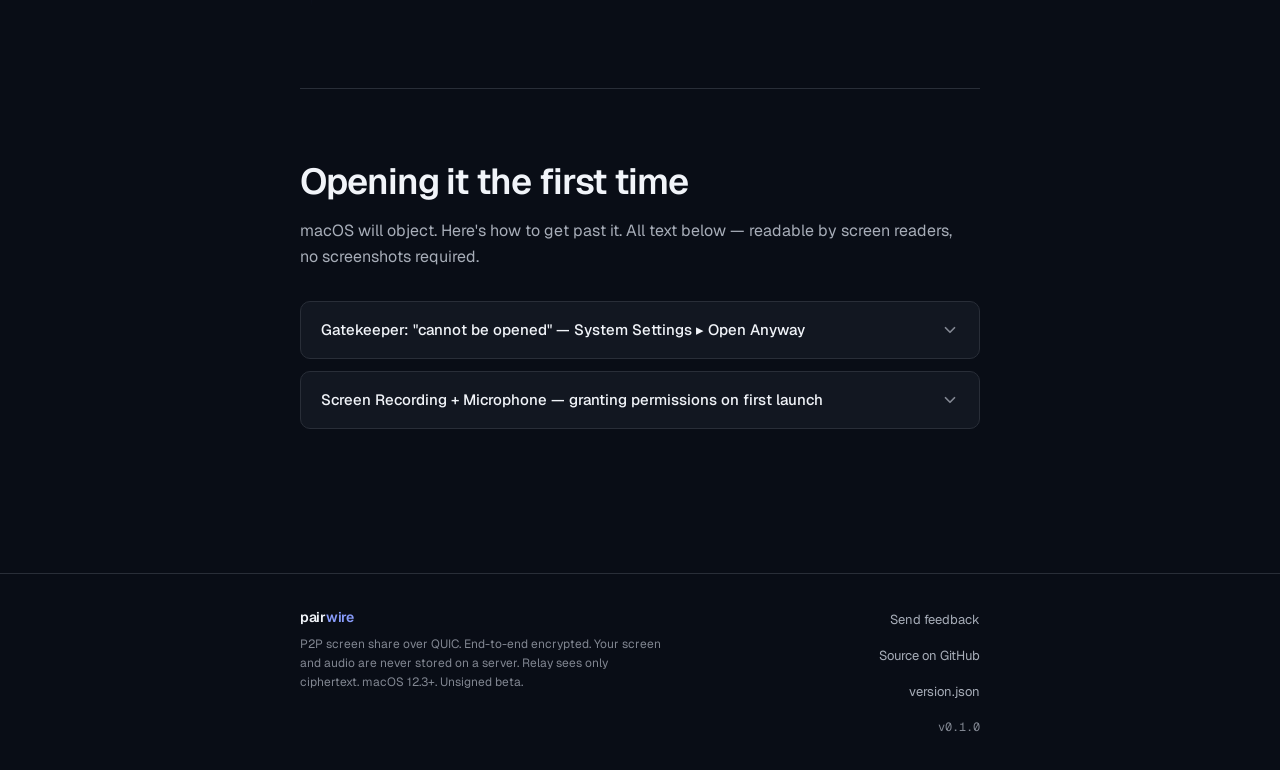
==== commit 1abdd724: "fix(site): faithful brand mark (solid maze screens + figure-8), inline nav mark The reimplemented he" ====
--- a/site/index.html
+++ b/site/index.html
@@ -12,9 +12,10 @@
   <meta property="og:description" content="Screen-share, talk, and draw on each other's screens. Peer-to-peer, no account." />
   <meta property="og:image" content="/assets/logo.png" />
 
-  <!-- Favicon -->
-  <link rel="icon" href="/assets/logo.png" type="image/png" />
-  <link rel="apple-touch-icon" href="/assets/logo.png" />
+  <!-- Favicon: scalable SVG app-icon first, PNG fallback for older browsers -->
+  <link rel="icon" href="/assets/icon.svg" type="image/svg+xml" />
+  <link rel="icon" href="/assets/icon-512.png" sizes="512x512" type="image/png" />
+  <link rel="apple-touch-icon" href="/assets/icon-180.png" />
 
   <!-- Fonts: preconnect first so the browser can establish the connection
        before the @import in styles.css fires, eliminating FOUT -->
@@ -35,7 +36,20 @@
     <div class="wrap nav-inner">
 
       <a href="/" class="nav-logo" aria-label="Pairwire home">
-        <img src="/assets/logo.png" alt="" width="28" height="28" />
+        <!-- Inline so the mark always renders, independent of asset paths/caching -->
+        <svg class="nav-mark" viewBox="0 0 128 66" width="47" height="24" fill="none"
+          aria-hidden="true" focusable="false" xmlns="http://www.w3.org/2000/svg">
+          <rect x="8" y="7" width="42" height="52" rx="10" fill="#e3e4f1"/>
+          <rect x="14" y="13" width="30" height="40" rx="3" fill="#0d1020"/>
+          <path d="M44 19 H21 V47 H44" stroke="#e3e4f1" stroke-width="5" stroke-linejoin="miter"/>
+          <rect x="40" y="27.5" width="9" height="11" rx="1.5" fill="#e3e4f1"/>
+          <rect x="78" y="7" width="42" height="52" rx="10" fill="#e3e4f1"/>
+          <rect x="84" y="13" width="30" height="40" rx="3" fill="#0d1020"/>
+          <path d="M84 19 H107 V47 H84" stroke="#e3e4f1" stroke-width="5" stroke-linejoin="miter"/>
+          <rect x="79" y="27.5" width="9" height="11" rx="1.5" fill="#e3e4f1"/>
+          <path d="M50 33 C54 33 56 32 58 30 C52 25 53 17 60 17 C67 17 68 27 62 31 C60 32 60 33 63 34 C66 35 68 36 70 39 C76 44 75 51 68 51 C61 51 60 41 66 38 C68 36 70 35 72 34 C74 33 76 33 78 33"
+            stroke="#8b90f0" stroke-width="3.4" stroke-linecap="round" stroke-linejoin="round"/>
+        </svg>
         <span class="nav-wordmark">pair<span class="wire">wire</span></span>
       </a>
 
@@ -92,15 +106,15 @@
              Reduced-motion: rendered fully-connected, no animation.
              aria-hidden: decorative, role conveyed by headline. -->
         <div class="hero-motif" aria-hidden="true">
-          <svg
-            viewBox="0 0 360 160"
-            xmlns="http://www.w3.org/2000/svg"
-            role="img"
-            aria-label="Two screens connected by a wire — the Pairwire motif"
-          >
+          <!-- Brand mark: two "screen" glyphs joined by the periwinkle figure-8
+               wire (same geometry as assets/mark.svg). The wire DRAWS in via
+               stroke-dashoffset on load; the screens settle in first, then a
+               soft glow pulses on "connect." Reduced-motion: static, connected. -->
+          <svg class="hero-mark" viewBox="0 0 128 66" fill="none"
+            xmlns="http://www.w3.org/2000/svg">
             <defs>
-              <filter id="wire-glow-filter" x="-20%" y="-20%" width="140%" height="140%">
-                <feGaussianBlur stdDeviation="3" result="blur"/>
+              <filter id="wire-glow-filter" x="-50%" y="-50%" width="200%" height="200%">
+                <feGaussianBlur stdDeviation="2.4" result="blur"/>
                 <feMerge>
                   <feMergeNode in="blur"/>
                   <feMergeNode in="SourceGraphic"/>
@@ -108,73 +122,33 @@
               </filter>
             </defs>
 
-            <!-- Left screen glyph -->
-            <g class="screen-glyph screen-glyph--left" transform="translate(20, 30)">
-              <!-- outer frame -->
-              <rect x="0" y="0" width="88" height="68" rx="10" ry="10"
-                fill="none"
-                stroke="oklch(0.80 0.030 264)"
-                stroke-width="2.5"/>
-              <!-- inner concentric detail (echo the logo) -->
-              <rect x="10" y="10" width="68" height="48" rx="6" ry="6"
-                fill="none"
-                stroke="oklch(0.65 0.025 264)"
-                stroke-width="1.5"/>
-              <!-- center port -->
-              <rect x="36" y="26" width="16" height="16" rx="4" ry="4"
-                fill="oklch(0.35 0.030 264)"
-                stroke="oklch(0.55 0.025 264)"
-                stroke-width="1"/>
+            <!-- Left screen: solid light square, dark squared-spiral + node -->
+            <g class="hero-screen hero-screen--left">
+              <rect x="8" y="7" width="42" height="52" rx="10" fill="#e3e4f1"/>
+              <rect x="14" y="13" width="30" height="40" rx="3" fill="#0d1020"/>
+              <path d="M44 19 H21 V47 H44" stroke="#e3e4f1" stroke-width="5" stroke-linejoin="miter"/>
+              <rect x="40" y="27.5" width="9" height="11" rx="1.5" fill="#e3e4f1"/>
             </g>
 
-            <!-- Right screen glyph -->
-            <g class="screen-glyph screen-glyph--right" transform="translate(252, 30)">
-              <!-- outer frame -->
-              <rect x="0" y="0" width="88" height="68" rx="10" ry="10"
-                fill="none"
-                stroke="oklch(0.80 0.030 264)"
-                stroke-width="2.5"/>
-              <!-- inner concentric detail -->
-              <rect x="10" y="10" width="68" height="48" rx="6" ry="6"
-                fill="none"
-                stroke="oklch(0.65 0.025 264)"
-                stroke-width="1.5"/>
-              <!-- center port -->
-              <rect x="36" y="26" width="16" height="16" rx="4" ry="4"
-                fill="oklch(0.35 0.030 264)"
-                stroke="oklch(0.55 0.025 264)"
-                stroke-width="1"/>
+            <!-- Right screen (mirror) -->
+            <g class="hero-screen hero-screen--right">
+              <rect x="78" y="7" width="42" height="52" rx="10" fill="#e3e4f1"/>
+              <rect x="84" y="13" width="30" height="40" rx="3" fill="#0d1020"/>
+              <path d="M84 19 H107 V47 H84" stroke="#e3e4f1" stroke-width="5" stroke-linejoin="miter"/>
+              <rect x="79" y="27.5" width="9" height="11" rx="1.5" fill="#e3e4f1"/>
             </g>
 
-            <!-- The periwinkle wire — looping figure-8 join, echoes the logo -->
-            <!-- Glow layer (animates after wire draws) -->
-            <path class="wire-glow"
-              d="M108,64 C130,64 148,80 180,80 C212,80 230,64 252,64"
-              fill="none"
-              stroke="oklch(0.715 0.140 274)"
-              stroke-width="6"
-              stroke-linecap="round"
-              filter="url(#wire-glow-filter)"
-              opacity="0"
-            />
-            <!-- Main wire draw path -->
-            <path class="wire-path"
-              d="M108,64
-                 C124,64 132,50 148,50
-                 C158,50 165,56 172,62
-                 C175,65 178,70 180,72
-                 C182,74 184,78 188,80
-                 C194,84 200,84 206,80
-                 C210,78 212,74 214,72
-                 C216,70 219,65 222,62
-                 C229,56 236,50 246,50
-                 C262,50 270,64 286,64"
-              fill="none"
-              stroke="oklch(0.715 0.140 274)"
-              stroke-width="2.5"
-              stroke-linecap="round"
-              stroke-linejoin="round"
-            />
+            <!-- Glow layer (pulses after the wire connects) -->
+            <path class="hero-wire-glow"
+              d="M50 33 C54 33 56 32 58 30 C52 25 53 17 60 17 C67 17 68 27 62 31 C60 32 60 33 63 34 C66 35 68 36 70 39 C76 44 75 51 68 51 C61 51 60 41 66 38 C68 36 70 35 72 34 C74 33 76 33 78 33"
+              stroke="#8b90f0" stroke-width="3.6" stroke-linecap="round"
+              stroke-linejoin="round" filter="url(#wire-glow-filter)"/>
+
+            <!-- The periwinkle figure-8 wire (length ≈ 108 — drives the draw) -->
+            <path class="hero-wire"
+              d="M50 33 C54 33 56 32 58 30 C52 25 53 17 60 17 C67 17 68 27 62 31 C60 32 60 33 63 34 C66 35 68 36 70 39 C76 44 75 51 68 51 C61 51 60 41 66 38 C68 36 70 35 72 34 C74 33 76 33 78 33"
+              stroke="#8b90f0" stroke-width="3.2" stroke-linecap="round"
+              stroke-linejoin="round"/>
           </svg>
         </div>
 
@@ -243,7 +217,7 @@
 
         <ol class="steps-wire" role="list">
 
-          <li class="step-item will-animate">
+          <li class="step-item">
             <div class="step-node" aria-hidden="true">
               <span class="step-node-dot"></span>
             </div>
@@ -256,7 +230,7 @@
             </div>
           </li>
 
-          <li class="step-item will-animate">
+          <li class="step-item">
             <div class="step-node" aria-hidden="true">
               <span class="step-node-dot"></span>
             </div>
@@ -270,7 +244,7 @@
             </div>
           </li>
 
-          <li class="step-item will-animate">
+          <li class="step-item">
             <div class="step-node" aria-hidden="true">
               <span class="step-node-dot"></span>
             </div>
@@ -486,23 +460,25 @@
       observer.observe(sentinel);
     }());
 
-    /* Step reveal: staggered fade+rise on scroll */
+    /* Step reveal: staggered fade+rise on scroll.
+       will-animate is added here (not in HTML source) so content
+       is visible by default when JS is absent or fails to load. */
     (function () {
-      var steps = document.querySelectorAll('.step-item.will-animate');
+      var steps = document.querySelectorAll('.step-item');
       if (!steps.length) return;
 
-      /* Respect reduced-motion — don't animate if user prefers */
+      /* Respect reduced-motion — skip animation entirely */
       var reduceMotion = window.matchMedia('(prefers-reduced-motion: reduce)').matches;
-      if (reduceMotion) {
-        steps.forEach(function (el) {
-          el.classList.remove('will-animate');
-        });
-        return;
-      }
+      if (reduceMotion) return;
+
+      /* Opt steps into the hidden+animated state now that JS is running */
+      steps.forEach(function (el) {
+        el.classList.add('will-animate');
+      });
 
       var observer = new IntersectionObserver(
         function (entries) {
-          entries.forEach(function (entry, i) {
+          entries.forEach(function (entry) {
             if (entry.isIntersecting) {
               /* stagger by index within the NodeList */
               var delay = Array.from(steps).indexOf(entry.target) * 80;
--- a/site/styles.css
+++ b/site/styles.css
@@ -9,11 +9,12 @@
 /* ── Design Tokens ──────────────────────────────────────────
    Derived from logo.png: deep navy-black canvas, periwinkle wire.
    All text on --bg at specified L values passes contrast checks.
-   --ink on --bg:       ~14:1 ✓
-   --muted on --bg:     ~4.6:1 ✓  (body-safe)
-   --faint:             ~3.1:1 — labels/meta ONLY, never body
-   --accent on --bg:    ~4.5:1 ✓  (verified for link text)
-   --accent-ink on --accent button: ~7:1 ✓ (dark text on periwinkle)
+   Ratios computed via OKLCH→OKLab→Linear sRGB→WCAG formula.
+   --ink on --bg:       17.54:1 ✓  (WCAG AAA)
+   --muted on --bg:      8.57:1 ✓  (WCAG AAA)
+   --faint on --bg:      5.33:1 ✓  (WCAG AA — labels/meta only)
+   --accent on --bg:     7.50:1 ✓  (WCAG AAA — verified for link text)
+   --accent-ink on --accent button: 7.40:1 ✓ (WCAG AAA — dark text on periwinkle)
    ─────────────────────────────────────────────────────────── */
 :root {
   /* surfaces */
@@ -166,10 +167,10 @@
   flex-shrink: 0;
 }
 
-.nav-logo img {
-  width: 28px;
-  height: 28px;
-  object-fit: contain;
+.nav-mark {
+  height: 24px;
+  width: auto;
+  display: block;
 }
 
 .nav-wordmark {
@@ -199,7 +200,7 @@
   font-weight: 500;
   text-decoration: none;
   color: var(--muted);
-  min-height: 36px;
+  min-height: 44px;
   transition: color 160ms ease, background 160ms ease;
 }
 
@@ -244,66 +245,63 @@
   margin-bottom: clamp(32px, 5vw, 48px);
 }
 
-.hero-motif svg {
-  width: clamp(200px, 40vw, 360px);
+.hero-mark {
+  width: clamp(196px, 38vw, 300px);
   height: auto;
   overflow: visible;
 }
 
-/* wire draw animation */
-.wire-path {
-  stroke-dasharray: 520;
-  stroke-dashoffset: 520;
-  animation: wire-draw 900ms cubic-bezier(0.16, 1, 0.3, 1) 200ms forwards;
+/* Each <g> screen scales/fades around its own centre, not the SVG origin. */
+.hero-screen {
+  opacity: 0;
+  transform: scale(0.94);
+  transform-box: fill-box;
+  transform-origin: center;
+  animation: screen-settle 460ms cubic-bezier(0.16, 1, 0.3, 1) forwards;
+}
+.hero-screen--left  { animation-delay: 120ms; }
+.hero-screen--right { animation-delay: 260ms; }
+
+/* The wire draws between the screens once they've settled (≈700ms in). */
+.hero-wire {
+  stroke-dasharray: 108;
+  stroke-dashoffset: 108;
+  animation: wire-draw 900ms cubic-bezier(0.16, 1, 0.3, 1) 700ms forwards;
+}
+
+/* Glow: dark until the wire connects, a soft pulse, then a faint resting halo. */
+.hero-wire-glow {
+  opacity: 0;
+  animation: wire-glow 1400ms ease-out 1450ms forwards;
+}
+
+@keyframes screen-settle {
+  to { opacity: 1; transform: scale(1); }
 }
 
 @keyframes wire-draw {
   to { stroke-dashoffset: 0; }
 }
 
-/* screen glyphs fade in after wire connects */
-.screen-glyph {
-  opacity: 0;
-  animation: glyph-appear 400ms ease-out 950ms forwards;
-}
-
-.screen-glyph--left {
-  animation-delay: 100ms;
-}
-
-.screen-glyph--right {
-  animation-delay: 1050ms;
-}
-
-/* glow pulse after connect */
-.wire-glow {
-  opacity: 0;
-  animation: glow-pulse 600ms ease-out 1100ms forwards;
-}
-
-@keyframes glyph-appear {
-  from { opacity: 0; transform: scale(0.95); }
-  to   { opacity: 1; transform: scale(1); }
-}
-
-@keyframes glow-pulse {
+@keyframes wire-glow {
   0%   { opacity: 0; }
-  50%  { opacity: 0.6; }
-  100% { opacity: 0; }
-}
-
-/* reduced-motion: show fully connected, no animation */
+  35%  { opacity: 0.7; }
+  100% { opacity: 0.16; }
+}
+
+/* reduced-motion: render the fully-connected resting state, no animation */
 @media (prefers-reduced-motion: reduce) {
-  .wire-path {
+  .hero-screen {
+    opacity: 1;
+    transform: none;
+    animation: none;
+  }
+  .hero-wire {
     stroke-dashoffset: 0;
     animation: none;
   }
-  .screen-glyph {
-    opacity: 1;
-    animation: none;
-  }
-  .wire-glow {
-    opacity: 0;
+  .hero-wire-glow {
+    opacity: 0.16;
     animation: none;
   }
 }
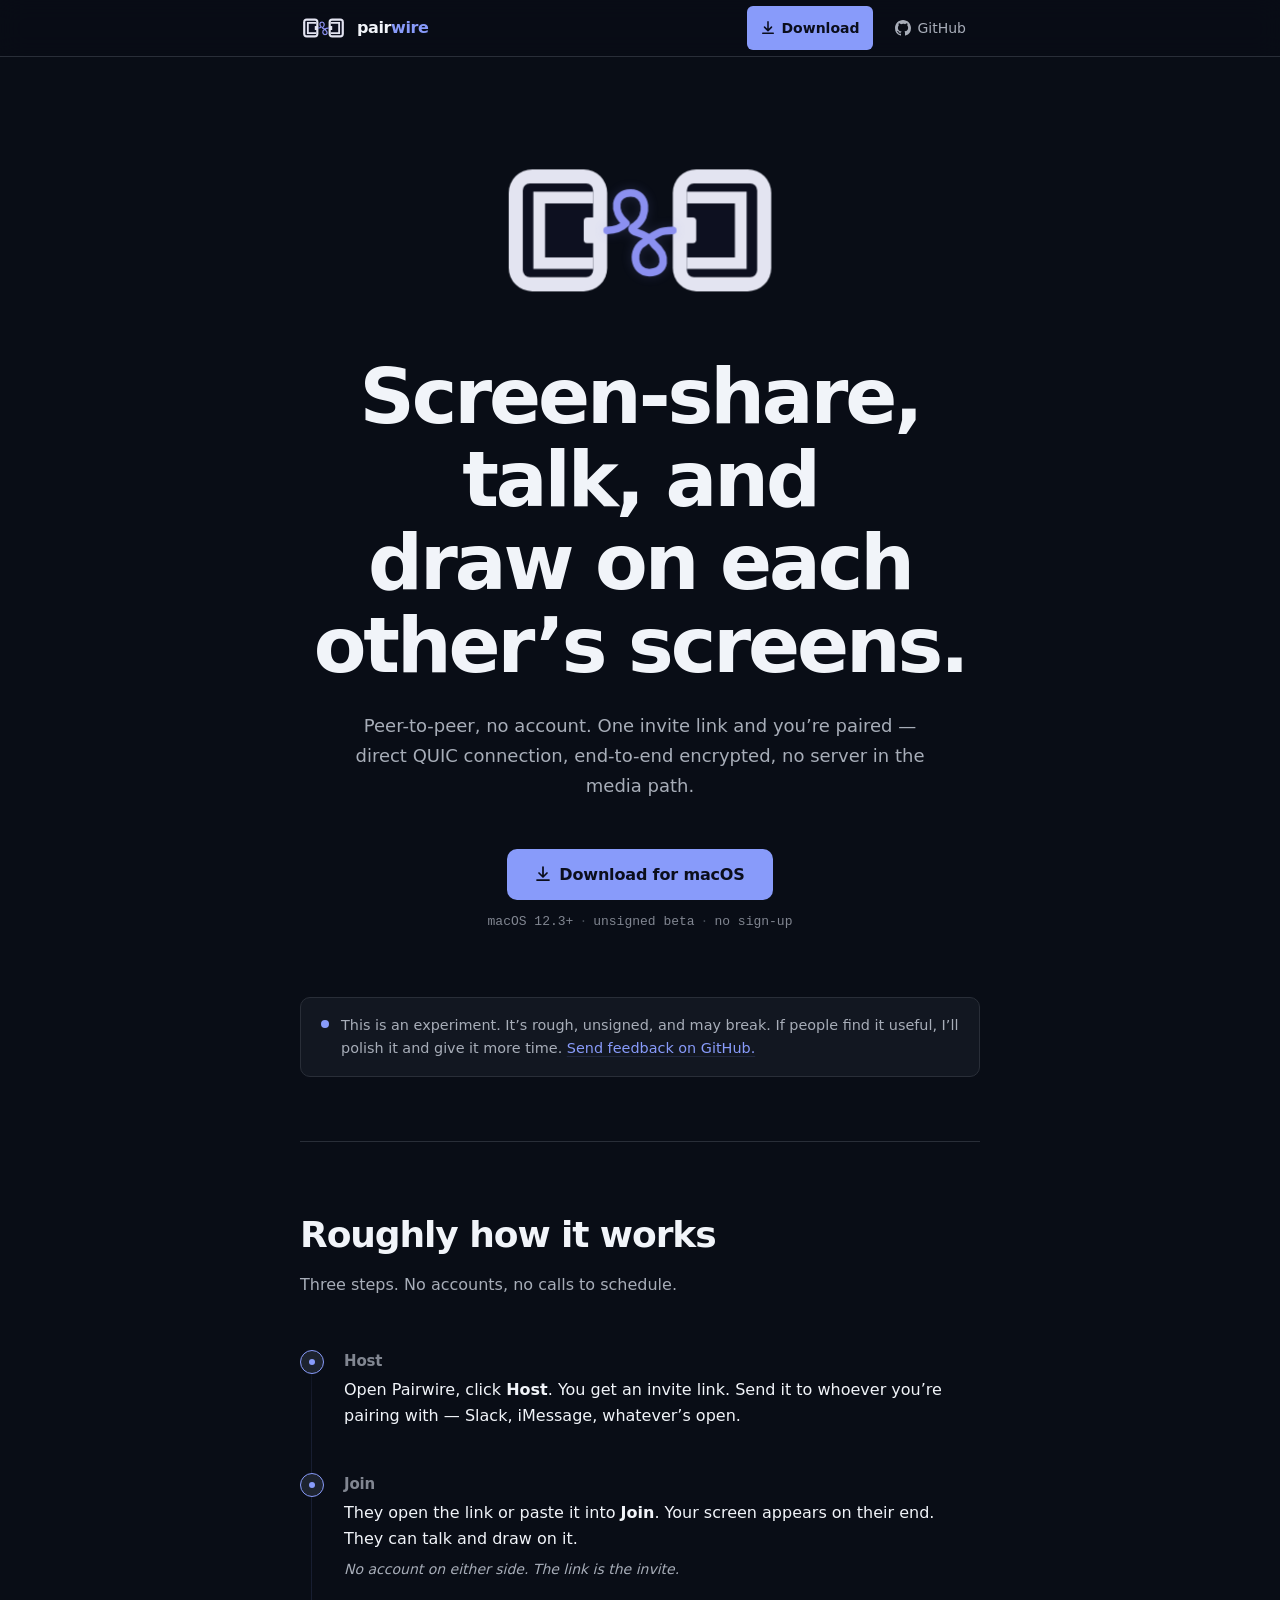
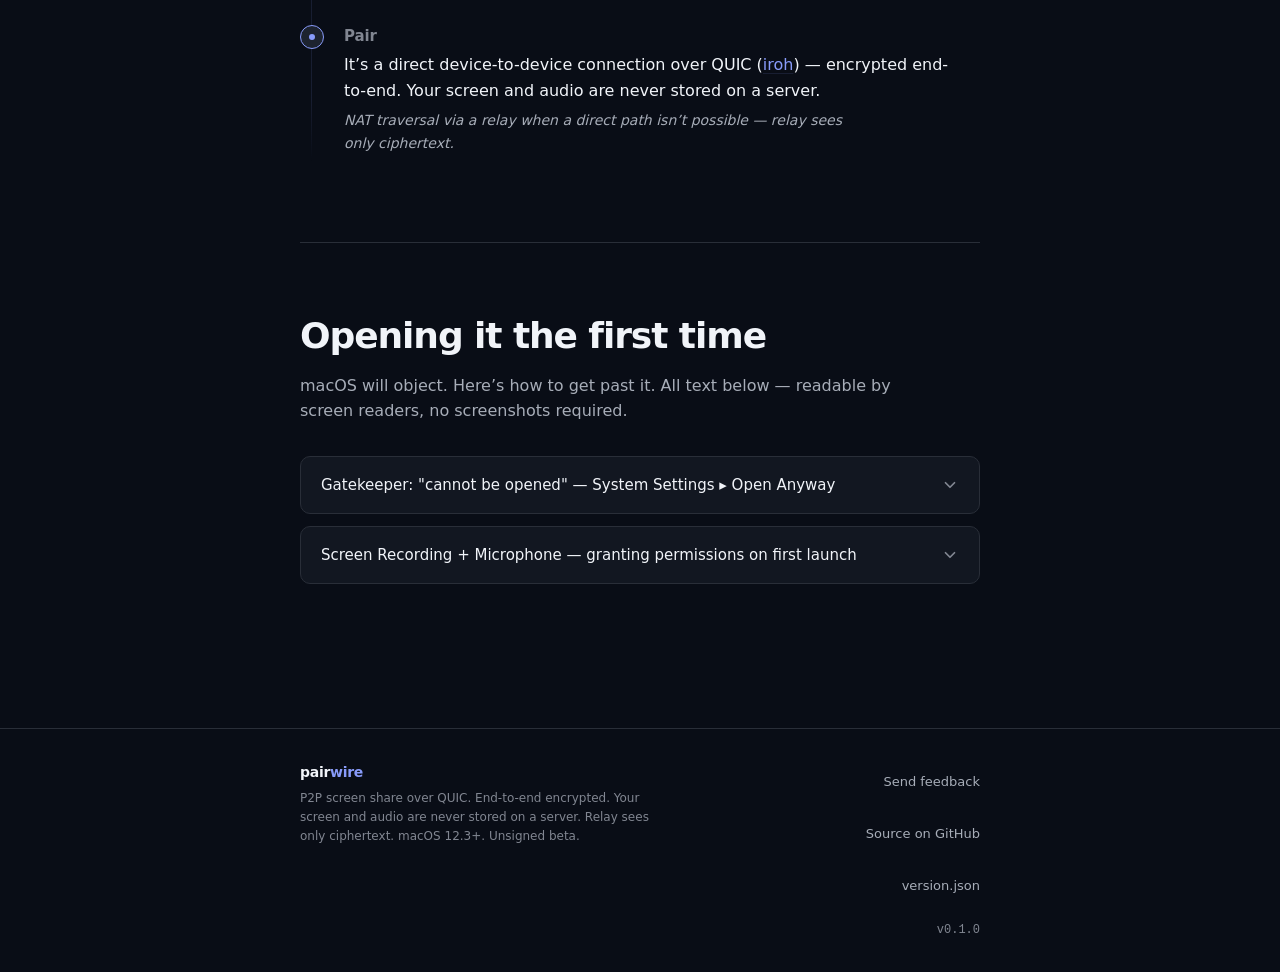
==== commit eac63a80: "fix(site): apply tri-lens audit (Emil + web-animation + Impeccable) Ran three parallel design audits" ====
--- a/site/index.html
+++ b/site/index.html
@@ -4,12 +4,12 @@
   <meta charset="UTF-8" />
   <meta name="viewport" content="width=device-width, initial-scale=1.0" />
   <title>Pairwire — P2P screen sharing for pair programming</title>
-  <meta name="description" content="Screen-share, talk, and draw on each other's screens. Peer-to-peer, no account. Direct QUIC connection, end-to-end encrypted." />
+  <meta name="description" content="Screen-share, talk, and draw on each other’s screens. Peer-to-peer, no account. Direct QUIC connection, end-to-end encrypted." />
 
   <!-- Open Graph -->
   <meta property="og:type" content="website" />
   <meta property="og:title" content="Pairwire — P2P screen sharing for pair programming" />
-  <meta property="og:description" content="Screen-share, talk, and draw on each other's screens. Peer-to-peer, no account." />
+  <meta property="og:description" content="Screen-share, talk, and draw on each other’s screens. Peer-to-peer, no account." />
   <meta property="og:image" content="/assets/logo.png" />
 
   <!-- Favicon: scalable SVG app-icon first, PNG fallback for older browsers -->
@@ -17,10 +17,10 @@
   <link rel="icon" href="/assets/icon-512.png" sizes="512x512" type="image/png" />
   <link rel="apple-touch-icon" href="/assets/icon-180.png" />
 
-  <!-- Fonts: preconnect first so the browser can establish the connection
-       before the @import in styles.css fires, eliminating FOUT -->
-  <link rel="preconnect" href="https://fonts.googleapis.com" />
-  <link rel="preconnect" href="https://fonts.gstatic.com" crossorigin />
+  <!-- Self-hosted fonts: preload the two critical weights to avoid FOUT.
+       No third-party request (fits a privacy-first P2P tool). -->
+  <link rel="preload" href="/assets/fonts/geist-400.woff2" as="font" type="font/woff2" crossorigin />
+  <link rel="preload" href="/assets/fonts/geist-600.woff2" as="font" type="font/woff2" crossorigin />
 
   <link rel="stylesheet" href="styles.css" />
 </head>
@@ -102,7 +102,7 @@
              Two screen-glyphs joined by the periwinkle wire.
              The wire DRAWS in via stroke-dashoffset on load (~900ms
              cubic-bezier(0.16,1,0.3,1)) then settles into the looped
-             connection, echoing the logo's loop motif.
+             connection, echoing the logo’s loop motif.
              Reduced-motion: rendered fully-connected, no animation.
              aria-hidden: decorative, role conveyed by headline. -->
         <div class="hero-motif" aria-hidden="true">
@@ -154,11 +154,11 @@
 
         <!-- Headline -->
         <h1 class="hero-headline" id="hero-heading">
-          Screen-share, talk, and draw on each other's screens.
+          Screen-share, talk, and draw on each other’s screens.
         </h1>
 
         <p class="hero-sub">
-          Peer-to-peer, no account. One invite link and you're paired — direct QUIC connection,
+          Peer-to-peer, no account. One invite link and you’re paired — direct QUIC connection,
           end-to-end encrypted, no server in the media path.
         </p>
 
@@ -189,7 +189,7 @@
             <span>unsigned beta</span>
             <span class="meta-sep" aria-hidden="true">·</span>
             <span>no sign-up</span>
-            <span class="meta-sep version-sep" aria-hidden="true">·</span>
+            <span class="meta-sep version-sep" aria-hidden="true" hidden>·</span>
             <span id="version-label" hidden class="version-label" aria-live="polite"></span>
           </p>
         </div>
@@ -203,8 +203,8 @@
       <div class="experiment-banner" role="note" aria-label="Project status">
         <span class="banner-dot" aria-hidden="true"></span>
         <p class="banner-text">
-          This is an experiment. It's rough, unsigned, and may break.
-          If people find it useful, I'll polish it and give it more time.
+          This is an experiment. It’s rough, unsigned, and may break.
+          If people find it useful, I’ll polish it and give it more time.
           <a href="https://github.com/Bilaltariq98/pairwire/issues" target="_blank" rel="noopener noreferrer">Send feedback on GitHub.</a>
         </p>
       </div>
@@ -222,10 +222,10 @@
               <span class="step-node-dot"></span>
             </div>
             <div class="step-body">
-              <span class="step-label">Step 1 — Host</span>
+              <span class="step-label">Host</span>
               <p class="step-text">
                 Open Pairwire, click <strong>Host</strong>.
-                You get an invite link. Send it to whoever you're pairing with — Slack, iMessage, whatever's open.
+                You get an invite link. Send it to whoever you’re pairing with — Slack, iMessage, whatever’s open.
               </p>
             </div>
           </li>
@@ -235,7 +235,7 @@
               <span class="step-node-dot"></span>
             </div>
             <div class="step-body">
-              <span class="step-label">Step 2 — Join</span>
+              <span class="step-label">Join</span>
               <p class="step-text">
                 They open the link or paste it into <strong>Join</strong>.
                 Your screen appears on their end. They can talk and draw on it.
@@ -249,11 +249,11 @@
               <span class="step-node-dot"></span>
             </div>
             <div class="step-body">
-              <span class="step-label">Step 3 — Pair</span>
+              <span class="step-label">Pair</span>
               <p class="step-text">
-                It's a direct device-to-device connection over QUIC (<a href="https://iroh.computer" target="_blank" rel="noopener noreferrer">iroh</a>) — encrypted end-to-end.
+                It’s a direct device-to-device connection over QUIC (<a href="https://iroh.computer" target="_blank" rel="noopener noreferrer">iroh</a>) — encrypted end-to-end.
                 Your screen and audio are never stored on a server.
-                <span class="step-note">NAT traversal via a relay when a direct path isn't possible — relay sees only ciphertext.</span>
+                <span class="step-note">NAT traversal via a relay when a direct path isn’t possible — relay sees only ciphertext.</span>
               </p>
             </div>
           </li>
@@ -267,7 +267,7 @@
 
         <h2 class="section-heading" id="launch-heading">Opening it the first time</h2>
         <p class="section-sub">
-          macOS will object. Here's how to get past it.
+          macOS will object. Here’s how to get past it.
           All text below — readable by screen readers, no screenshots required.
         </p>
 
@@ -309,7 +309,7 @@
                   <span class="help-step-text">
                     Go to <code class="mono-path">System Settings</code> → <code class="mono-path">Privacy &amp; Security</code>.
                     Scroll to the <strong>Security</strong> section.
-                    You'll see: <em>"Pairwire was blocked from use because it is not from an identified developer."</em>
+                    You’ll see: <em>"Pairwire was blocked from use because it is not from an identified developer."</em>
                   </span>
                 </li>
                 <li class="help-step">
@@ -329,7 +329,7 @@
               </ol>
 
               <span class="help-note" role="note">
-                After step 5, you won't see this dialog again for this build. When a new version is downloaded, you'll need to repeat it once.
+                After step 5, you won’t see this dialog again for this build. When a new version is downloaded, you’ll need to repeat it once.
               </span>
             </div>
           </details>
@@ -346,7 +346,7 @@
             <div class="help-content">
               <p>
                 macOS requires explicit permission before Pairwire can capture your screen or use the microphone.
-                You'll see these prompts on first launch. Grant them, then reopen the app.
+                You’ll see these prompts on first launch. Grant them, then reopen the app.
               </p>
 
               <ol class="help-steps">
@@ -381,7 +381,7 @@
               </ol>
 
               <span class="help-note" role="note">
-                Both permissions persist across relaunches — you won't be prompted again unless you revoke them in System Settings.
+                Both permissions persist across relaunches — you won’t be prompted again unless you revoke them in System Settings.
               </span>
             </div>
           </details>
--- a/site/styles.css
+++ b/site/styles.css
@@ -3,8 +3,13 @@
    Dark theme. OKLCH design tokens. No framework.
    ============================================================ */
 
-/* ── Google Fonts: Geist + Geist Mono ────────────────────── */
-@import url('https://fonts.googleapis.com/css2?family=Geist:wght@400;500;600;700&family=Geist+Mono:wght@400;500&display=swap');
+/* ── Geist + Geist Mono — self-hosted (no third-party request) ──── */
+@font-face { font-family: 'Geist'; font-style: normal; font-weight: 400; font-display: swap; src: url('/assets/fonts/geist-400.woff2') format('woff2'); }
+@font-face { font-family: 'Geist'; font-style: normal; font-weight: 500; font-display: swap; src: url('/assets/fonts/geist-500.woff2') format('woff2'); }
+@font-face { font-family: 'Geist'; font-style: normal; font-weight: 600; font-display: swap; src: url('/assets/fonts/geist-600.woff2') format('woff2'); }
+@font-face { font-family: 'Geist'; font-style: normal; font-weight: 700; font-display: swap; src: url('/assets/fonts/geist-700.woff2') format('woff2'); }
+@font-face { font-family: 'Geist Mono'; font-style: normal; font-weight: 400; font-display: swap; src: url('/assets/fonts/geist-mono-400.woff2') format('woff2'); }
+@font-face { font-family: 'Geist Mono'; font-style: normal; font-weight: 500; font-display: swap; src: url('/assets/fonts/geist-mono-500.woff2') format('woff2'); }
 
 /* ── Design Tokens ──────────────────────────────────────────
    Derived from logo.png: deep navy-black canvas, periwinkle wire.
@@ -126,7 +131,7 @@
   z-index: var(--z-overlay);
   transition: top 0.2s ease;
 }
-.skip-link:focus {
+.skip-link:focus-visible {
   top: 16px;
 }
 
@@ -215,6 +220,12 @@
   background: var(--accent);
   color: var(--accent-ink);
   font-weight: 600;
+  /* override base .nav-link transition so the lift + halo ease, not snap */
+  transition:
+    color 160ms ease,
+    background 160ms ease,
+    transform 160ms ease,
+    box-shadow 160ms ease;
 }
 
 @media (hover: hover) {
@@ -227,7 +238,7 @@
 }
 
 .nav-link--accent:active {
-  transform: translateY(0);
+  transform: translateY(0) scale(0.97);
 }
 
 /* ═══════════════════════════════════════════════════════════════
@@ -243,6 +254,7 @@
   display: flex;
   justify-content: center;
   margin-bottom: clamp(32px, 5vw, 48px);
+  pointer-events: none;
 }
 
 .hero-mark {
@@ -262,17 +274,21 @@
 .hero-screen--left  { animation-delay: 120ms; }
 .hero-screen--right { animation-delay: 260ms; }
 
-/* The wire draws between the screens once they've settled (≈700ms in). */
+/* The wire draws AFTER both screens finish settling (right screen ends 720ms;
+   start at 800ms for an 80ms beat). Draw ends at 1700ms. */
 .hero-wire {
   stroke-dasharray: 108;
   stroke-dashoffset: 108;
-  animation: wire-draw 900ms cubic-bezier(0.16, 1, 0.3, 1) 700ms forwards;
-}
-
-/* Glow: dark until the wire connects, a soft pulse, then a faint resting halo. */
+  animation: wire-draw 900ms cubic-bezier(0.16, 1, 0.3, 1) 800ms forwards;
+}
+
+/* Glow: dark until the wire connects (1700ms), a crisp pulse to a resting
+   halo, then a slow idle shimmer so the connection reads as "live." */
 .hero-wire-glow {
   opacity: 0;
-  animation: wire-glow 1400ms ease-out 1450ms forwards;
+  animation:
+    wire-glow 600ms ease-out 1750ms forwards,
+    wire-shimmer 3s ease-in-out 2350ms infinite;
 }
 
 @keyframes screen-settle {
@@ -285,8 +301,14 @@
 
 @keyframes wire-glow {
   0%   { opacity: 0; }
-  35%  { opacity: 0.7; }
+  40%  { opacity: 0.65; }
   100% { opacity: 0.16; }
+}
+
+/* gentle breathe on the resting halo — no spatial motion */
+@keyframes wire-shimmer {
+  0%, 100% { opacity: 0.16; }
+  50%      { opacity: 0.32; }
 }
 
 /* reduced-motion: render the fully-connected resting state, no animation */
@@ -356,7 +378,7 @@
   transition:
     background 160ms ease,
     box-shadow 160ms ease,
-    transform 120ms ease;
+    transform 160ms ease;
 }
 
 @media (hover: hover) {
@@ -368,7 +390,7 @@
 }
 
 .btn-download:active {
-  transform: translateY(0);
+  transform: translateY(0) scale(0.97);
 }
 
 .btn-download svg {
@@ -403,7 +425,8 @@
   font-variant-numeric: tabular-nums;
 }
 
-.version-label[hidden] {
+.version-label[hidden],
+.meta-sep[hidden] {
   display: none;
 }
 
@@ -544,13 +567,13 @@
   padding-bottom: 4px;
 }
 
+/* Sentence-case identifier, not a tracked-uppercase eyebrow (banned per
+   DESIGN.md). The node dots + vertical wire already carry the sequence. */
 .step-label {
-  font-size: 0.6875rem;
+  font-size: 0.9375rem;
   font-weight: 600;
-  letter-spacing: 0.06em;
-  text-transform: uppercase;
-  color: var(--accent);
-  font-family: var(--font-mono);
+  letter-spacing: -0.01em;
+  color: var(--faint);
   margin-bottom: 4px;
   display: block;
 }
@@ -634,6 +657,13 @@
   color: var(--ink);
   user-select: none;
   min-height: 54px; /* touch target */
+  transition: background 160ms ease;
+}
+
+@media (hover: hover) {
+  summary.help-summary:hover {
+    background: var(--surface-2);
+  }
 }
 
 summary.help-summary::-webkit-details-marker {
@@ -643,7 +673,7 @@
 .summary-chevron {
   flex-shrink: 0;
   color: var(--faint);
-  transition: transform 200ms ease;
+  transition: transform 200ms cubic-bezier(0.16, 1, 0.3, 1);
 }
 
 details[open] .summary-chevron {
@@ -653,6 +683,18 @@
 .help-content {
   padding: 0 20px 20px;
   border-top: 1px solid var(--border);
+}
+
+/* Native <details> can't interpolate height cross-browser (closed content is
+   display:none), but a CSS animation fires when the panel opens — so the
+   reveal gets a smooth fade+rise. Close stays instant (the native behaviour). */
+details[open] .help-content {
+  animation: help-reveal 220ms cubic-bezier(0.16, 1, 0.3, 1);
+}
+
+@keyframes help-reveal {
+  from { opacity: 0; transform: translateY(-4px); }
+  to   { opacity: 1; transform: translateY(0); }
 }
 
 .help-content p {
@@ -785,17 +827,21 @@
 .footer-link {
   font-size: 0.8125rem;
   color: var(--muted);
-  text-decoration: none;
   display: inline-flex;
   align-items: center;
   gap: 4px;
-  min-height: 28px;
-  transition: color 160ms ease;
+  min-height: 44px;
+  padding-block: 4px;
+  text-decoration: underline;
+  text-underline-offset: 3px;
+  text-decoration-color: transparent;
+  transition: color 160ms ease, text-decoration-color 160ms ease;
 }
 
 @media (hover: hover) {
   .footer-link:hover {
     color: var(--ink);
+    text-decoration-color: var(--muted);
   }
 }
 
@@ -827,12 +873,79 @@
   .nav-wordmark {
     font-size: 0.9rem;
   }
+  /* The 40px floor + 18ch overran the column on 361–480px phones and the
+     body's overflow-x:hidden clipped it silently. Cap to the column. */
+  .hero-headline {
+    font-size: clamp(1.875rem, 7.6vw, 2.5rem);
+    max-width: 100%;
+    overflow-wrap: break-word;
+  }
+  .hero-sub {
+    max-width: 100%;
+  }
 }
 
 @media (max-width: 360px) {
   .hero-headline {
     /* prevent overflow on narrowest phones */
-    font-size: clamp(2rem, 8.5vw, 2.5rem);
-    letter-spacing: -0.035em;
-  }
-}
+    font-size: clamp(1.75rem, 8.5vw, 2.25rem);
+    letter-spacing: -0.03em;
+  }
+  /* Free space so the Download CTA never clips — GitHub stays in the footer. */
+  .nav-link:not(.nav-link--accent) {
+    display: none;
+  }
+}
+
+/* ═══════════════════════════════════════════════════════════════
+   INTERACTION + MOTION SAFETY (audit pass)
+   ═══════════════════════════════════════════════════════════════ */
+
+/* Kill the 300ms double-tap delay on the primary actions. */
+a, button, summary, [role='button'] {
+  touch-action: manipulation;
+}
+
+/* Sitewide link affordance: accent underline grows on hover. */
+.step-text a {
+  color: var(--accent);
+  text-decoration: underline;
+  text-underline-offset: 3px;
+  text-decoration-color: var(--accent-soft);
+  transition: text-decoration-color 160ms ease;
+}
+
+@media (hover: hover) {
+  .step-text a:hover {
+    text-decoration-color: var(--accent);
+  }
+}
+
+/* Honour prefers-reduced-motion across every remaining animated surface:
+   no smooth scroll, no hover lifts, no idle shimmer, no chevron easing. */
+@media (prefers-reduced-motion: reduce) {
+  html {
+    scroll-behavior: auto;
+  }
+  .site-nav,
+  .nav-link,
+  .nav-link--accent,
+  .btn-download,
+  .btn-download svg,
+  .summary-chevron,
+  .skip-link,
+  .help-summary,
+  .footer-link,
+  .banner-text a,
+  .step-text a,
+  .step-item {
+    transition: none;
+  }
+  .btn-download:hover,
+  .nav-link--accent:hover {
+    transform: none;
+  }
+  details[open] .help-content {
+    animation: none;
+  }
+}
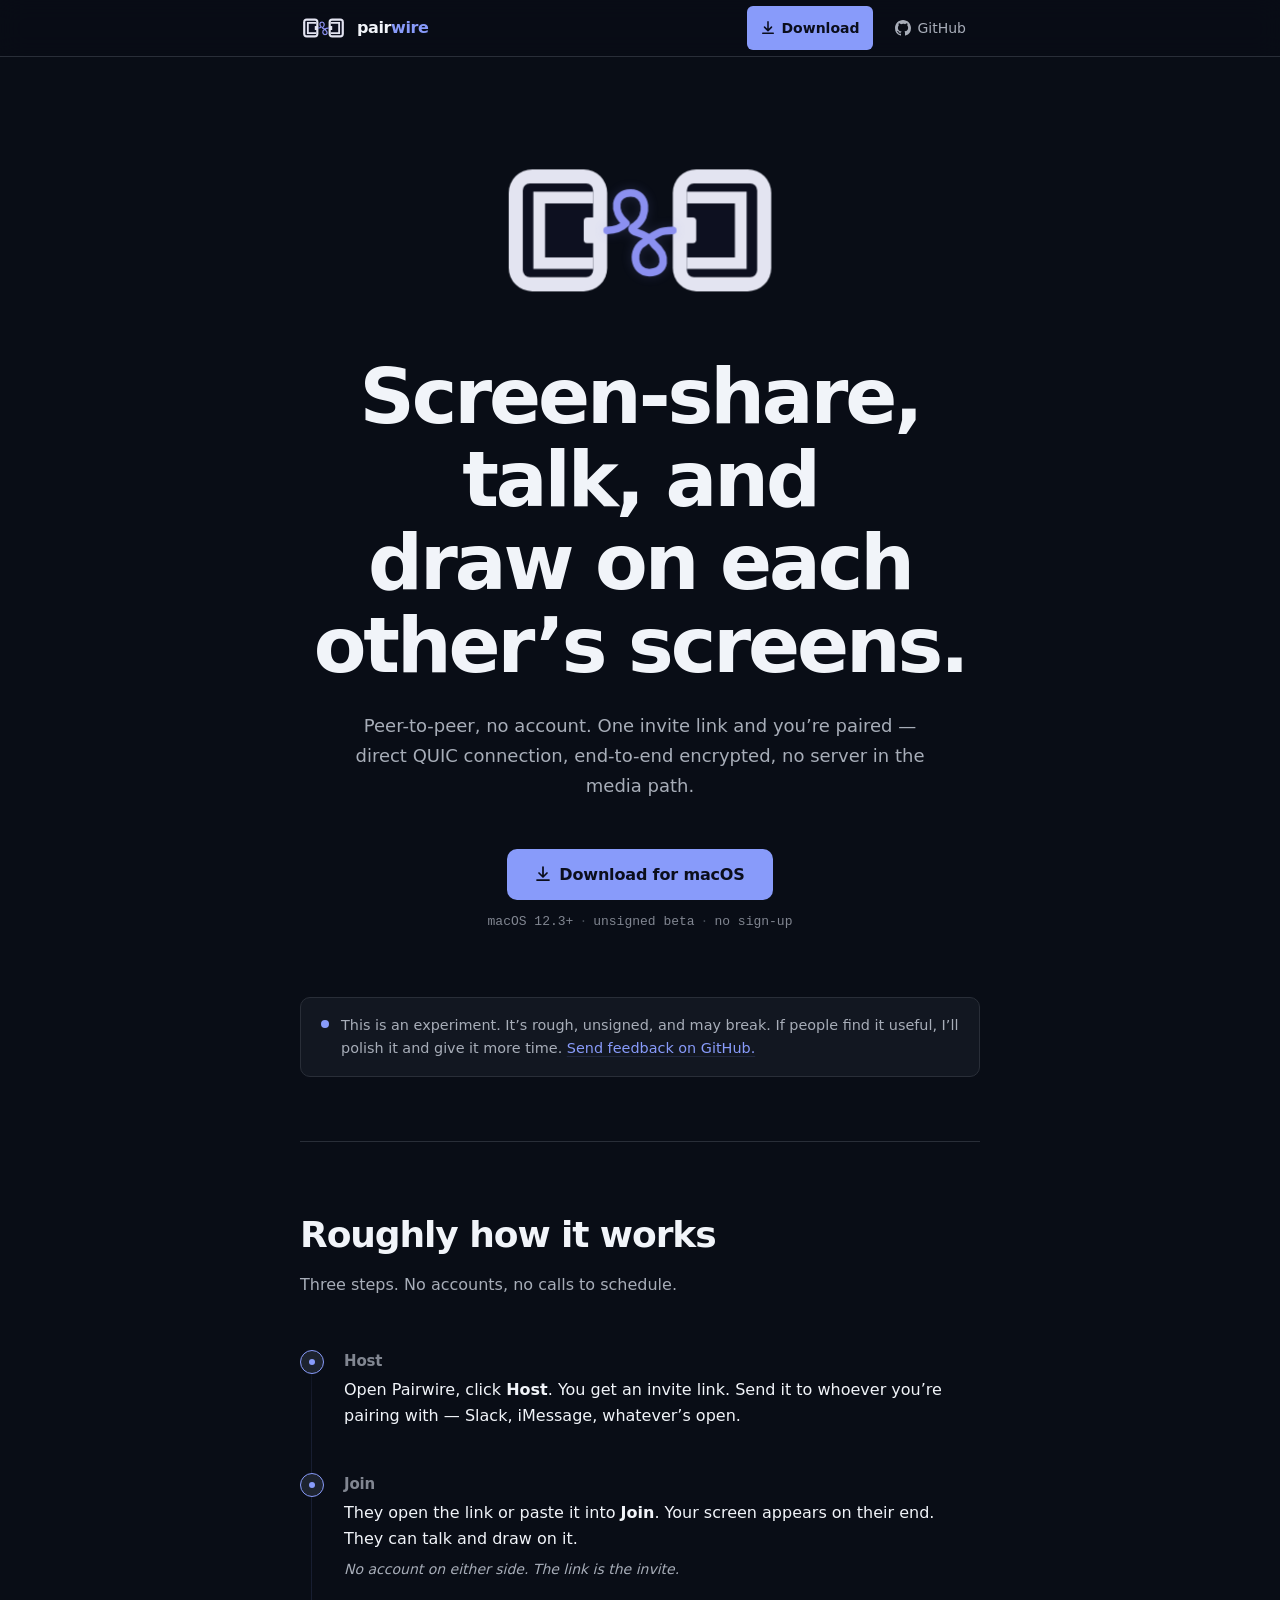
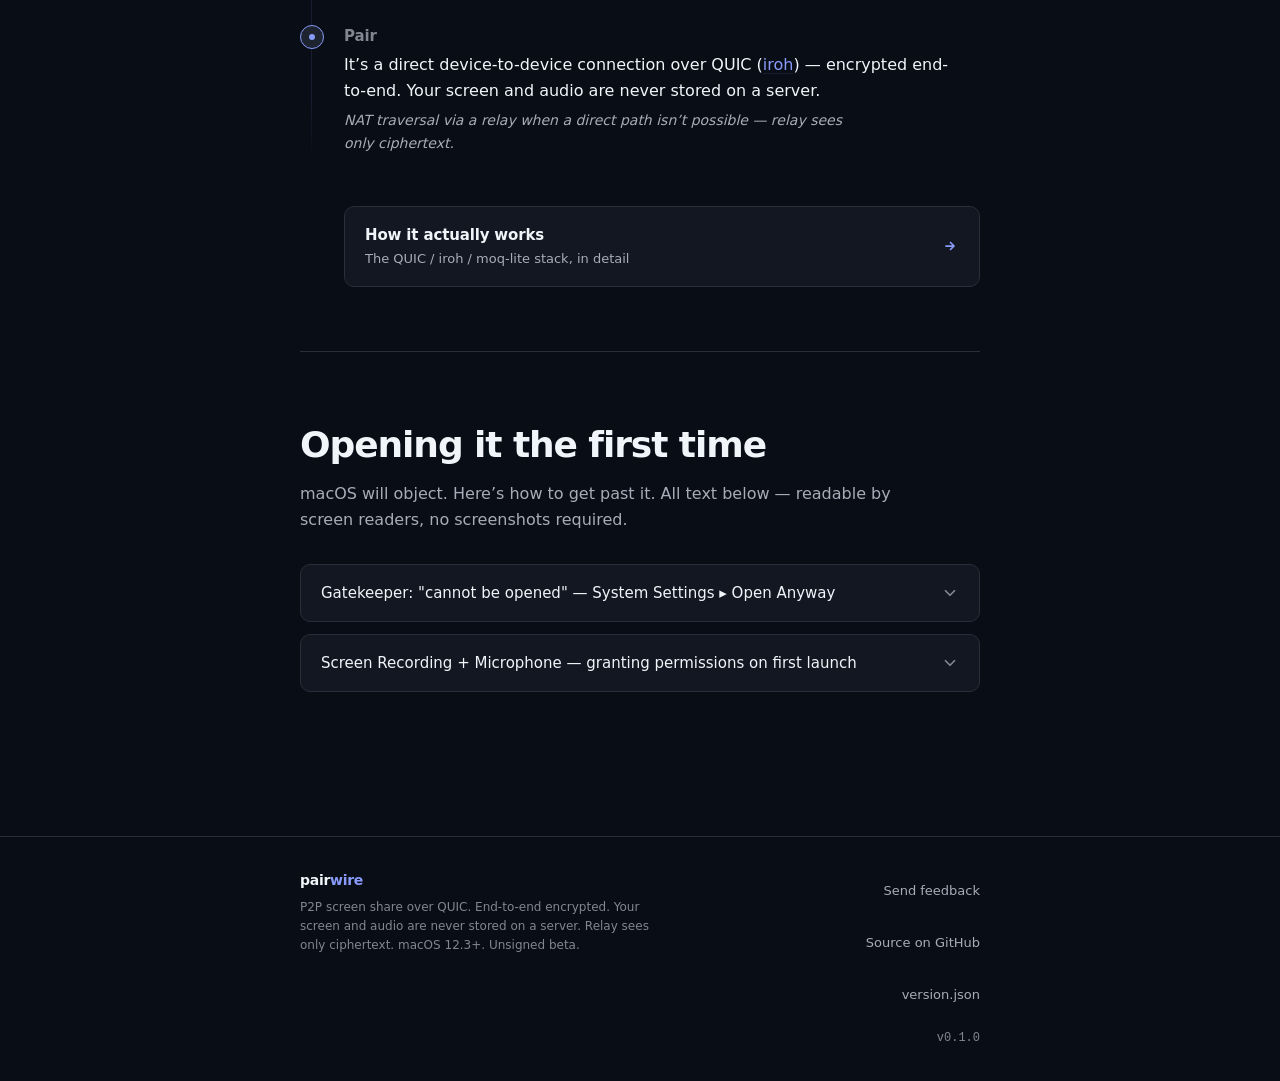
==== commit e6f881db: "feat(site): whitepaper.html — distilled networking deep-dive + home deep-link New on-brand technical" ====
--- a/site/index.html
+++ b/site/index.html
@@ -260,6 +260,16 @@
 
         </ol>
 
+        <a class="deep-link" href="/whitepaper.html">
+          <span class="deep-link-text">
+            <strong>How it actually works</strong>
+            <span class="deep-link-sub">The QUIC / iroh / moq-lite stack, in detail</span>
+          </span>
+          <svg width="18" height="18" viewBox="0 0 18 18" fill="none" aria-hidden="true" focusable="false">
+            <path d="M5 9h8M9.5 5.5 13 9l-3.5 3.5" stroke="currentColor" stroke-width="1.75" stroke-linecap="round" stroke-linejoin="round"/>
+          </svg>
+        </a>
+
       </section>
 
       <!-- ── FIRST-LAUNCH HELP ─────────────────────────────── -->
--- a/site/styles.css
+++ b/site/styles.css
@@ -949,3 +949,66 @@
     animation: none;
   }
 }
+
+/* ═══════════════════════════════════════════════════════════════
+   DEEP-DIVE LINK (home → whitepaper)
+   ═══════════════════════════════════════════════════════════════ */
+.deep-link {
+  display: flex;
+  align-items: center;
+  justify-content: space-between;
+  gap: 16px;
+  margin-top: 28px;
+  margin-left: 44px; /* align with step text, past the node + wire */
+  padding: 16px 20px;
+  background: var(--surface);
+  border: 1px solid var(--border);
+  border-radius: var(--r-md);
+  text-decoration: none;
+  color: var(--ink);
+  transition: border-color 160ms ease, background 160ms ease;
+}
+
+.deep-link-text {
+  display: flex;
+  flex-direction: column;
+  gap: 2px;
+}
+.deep-link-text strong {
+  font-weight: 600;
+  font-size: 0.9375rem;
+  color: var(--ink);
+  letter-spacing: -0.01em;
+}
+.deep-link-sub {
+  font-size: 0.8125rem;
+  color: var(--muted);
+}
+.deep-link svg {
+  flex-shrink: 0;
+  color: var(--accent);
+  transition: transform 200ms cubic-bezier(0.16, 1, 0.3, 1);
+}
+
+@media (hover: hover) {
+  .deep-link:hover {
+    border-color: var(--border-strong);
+    background: var(--surface-2);
+  }
+  .deep-link:hover svg {
+    transform: translateX(3px);
+  }
+}
+
+@media (max-width: 480px) {
+  .deep-link {
+    margin-left: 0;
+  }
+}
+
+@media (prefers-reduced-motion: reduce) {
+  .deep-link,
+  .deep-link svg {
+    transition: none;
+  }
+}
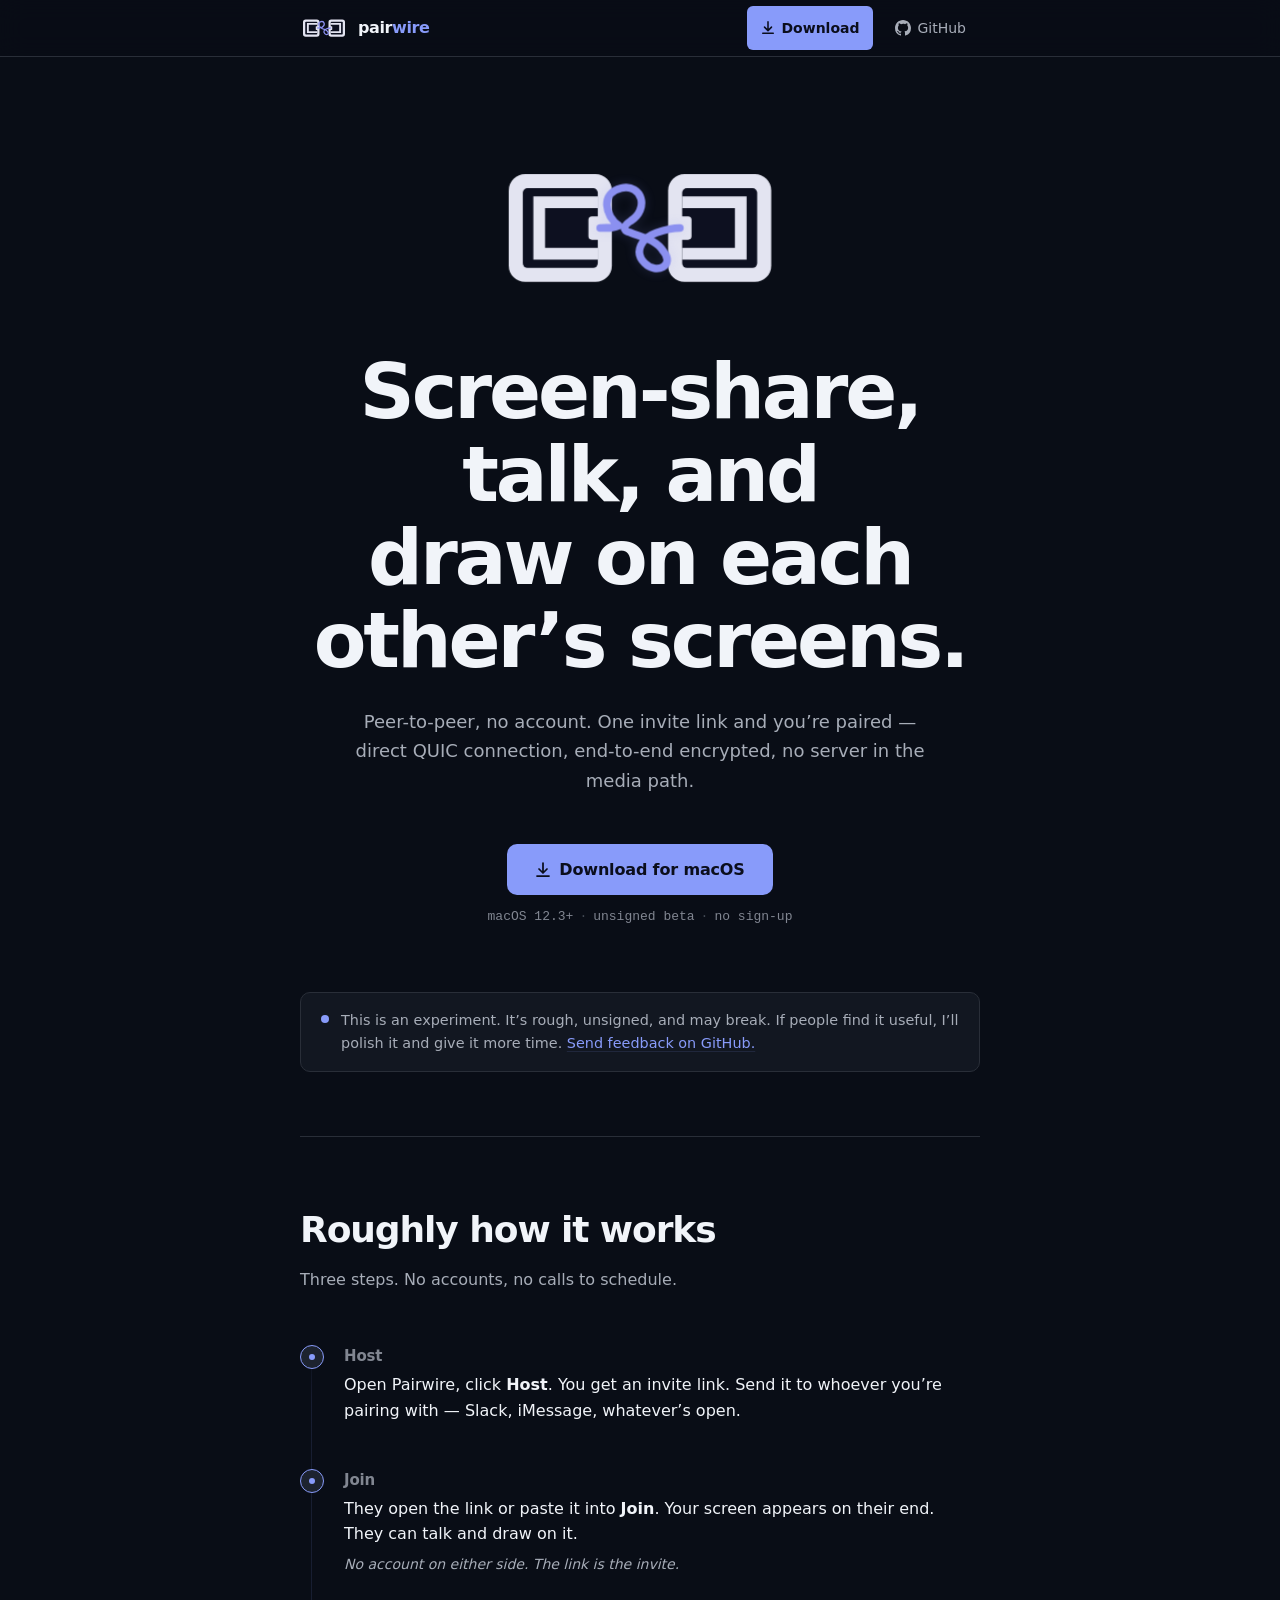
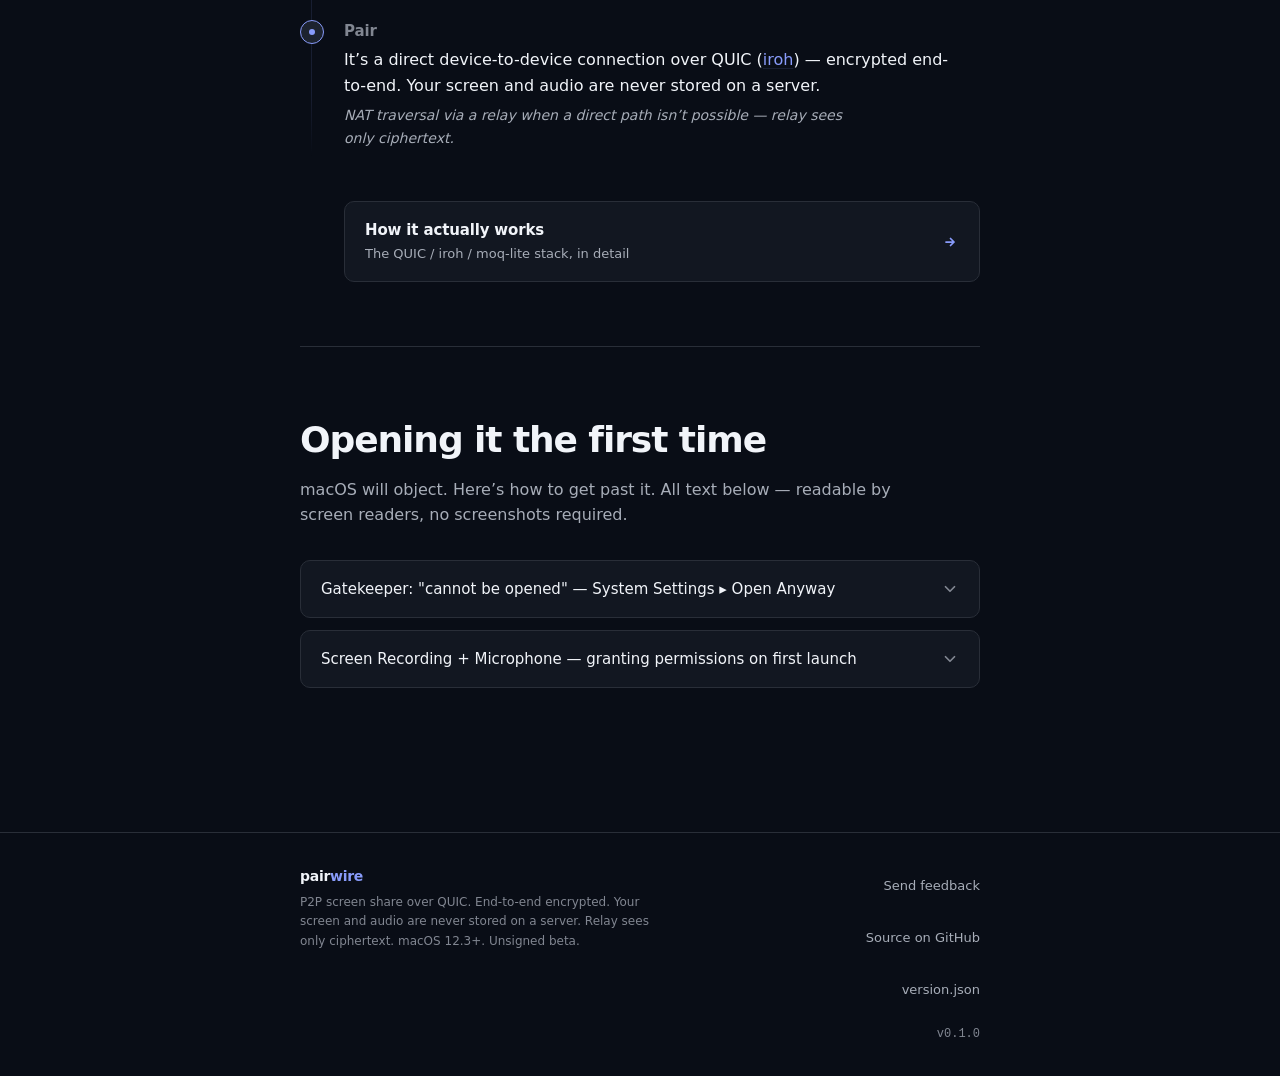
==== commit 7228b625: "polish(site): mark v9b — match logo more closely (squarer screens, diagonal-spring wire) Side-by-sid" ====
--- a/site/index.html
+++ b/site/index.html
@@ -37,17 +37,17 @@
 
       <a href="/" class="nav-logo" aria-label="Pairwire home">
         <!-- Inline so the mark always renders, independent of asset paths/caching -->
-        <svg class="nav-mark" viewBox="0 0 128 66" width="47" height="24" fill="none"
+        <svg class="nav-mark" viewBox="0 0 128 64" width="48" height="24" fill="none"
           aria-hidden="true" focusable="false" xmlns="http://www.w3.org/2000/svg">
-          <rect x="8" y="7" width="42" height="52" rx="10" fill="#e3e4f1"/>
-          <rect x="14" y="13" width="30" height="40" rx="3" fill="#0d1020"/>
-          <path d="M44 19 H21 V47 H44" stroke="#e3e4f1" stroke-width="5" stroke-linejoin="miter"/>
-          <rect x="40" y="27.5" width="9" height="11" rx="1.5" fill="#e3e4f1"/>
-          <rect x="78" y="7" width="42" height="52" rx="10" fill="#e3e4f1"/>
-          <rect x="84" y="13" width="30" height="40" rx="3" fill="#0d1020"/>
-          <path d="M84 19 H107 V47 H84" stroke="#e3e4f1" stroke-width="5" stroke-linejoin="miter"/>
-          <rect x="79" y="27.5" width="9" height="11" rx="1.5" fill="#e3e4f1"/>
-          <path d="M50 33 C54 33 56 32 58 30 C52 25 53 17 60 17 C67 17 68 27 62 31 C60 32 60 33 63 34 C66 35 68 36 70 39 C76 44 75 51 68 51 C61 51 60 41 66 38 C68 36 70 35 72 34 C74 33 76 33 78 33"
+          <rect x="8" y="9" width="44" height="46" rx="7" fill="#e3e4f1"/>
+          <rect x="14" y="15" width="32" height="34" rx="2" fill="#0d1020"/>
+          <path d="M46 21 H21 V43 H46" stroke="#e3e4f1" stroke-width="5" stroke-linejoin="miter"/>
+          <rect x="42" y="27" width="9" height="10" rx="1.5" fill="#e3e4f1"/>
+          <rect x="76" y="9" width="44" height="46" rx="7" fill="#e3e4f1"/>
+          <rect x="82" y="15" width="32" height="34" rx="2" fill="#0d1020"/>
+          <path d="M82 21 H107 V43 H82" stroke="#e3e4f1" stroke-width="5" stroke-linejoin="miter"/>
+          <rect x="77" y="27" width="9" height="10" rx="1.5" fill="#e3e4f1"/>
+          <path d="M47 32 C51 32 53 32 55 31 C49 27 47 17 56 15 C65 13 68 24 60 29 C57 31 56 33 60 34 C65 36 71 37 74 42 C79 48 71 52 66 47 C61 42 65 36 71 34 C74 33 77 32 81 32"
             stroke="#8b90f0" stroke-width="3.4" stroke-linecap="round" stroke-linejoin="round"/>
         </svg>
         <span class="nav-wordmark">pair<span class="wire">wire</span></span>
@@ -110,7 +110,7 @@
                wire (same geometry as assets/mark.svg). The wire DRAWS in via
                stroke-dashoffset on load; the screens settle in first, then a
                soft glow pulses on "connect." Reduced-motion: static, connected. -->
-          <svg class="hero-mark" viewBox="0 0 128 66" fill="none"
+          <svg class="hero-mark" viewBox="0 0 128 64" fill="none"
             xmlns="http://www.w3.org/2000/svg">
             <defs>
               <filter id="wire-glow-filter" x="-50%" y="-50%" width="200%" height="200%">
@@ -124,29 +124,29 @@
 
             <!-- Left screen: solid light square, dark squared-spiral + node -->
             <g class="hero-screen hero-screen--left">
-              <rect x="8" y="7" width="42" height="52" rx="10" fill="#e3e4f1"/>
-              <rect x="14" y="13" width="30" height="40" rx="3" fill="#0d1020"/>
-              <path d="M44 19 H21 V47 H44" stroke="#e3e4f1" stroke-width="5" stroke-linejoin="miter"/>
-              <rect x="40" y="27.5" width="9" height="11" rx="1.5" fill="#e3e4f1"/>
+              <rect x="8" y="9" width="44" height="46" rx="7" fill="#e3e4f1"/>
+              <rect x="14" y="15" width="32" height="34" rx="2" fill="#0d1020"/>
+              <path d="M46 21 H21 V43 H46" stroke="#e3e4f1" stroke-width="5" stroke-linejoin="miter"/>
+              <rect x="42" y="27" width="9" height="10" rx="1.5" fill="#e3e4f1"/>
             </g>
 
             <!-- Right screen (mirror) -->
             <g class="hero-screen hero-screen--right">
-              <rect x="78" y="7" width="42" height="52" rx="10" fill="#e3e4f1"/>
-              <rect x="84" y="13" width="30" height="40" rx="3" fill="#0d1020"/>
-              <path d="M84 19 H107 V47 H84" stroke="#e3e4f1" stroke-width="5" stroke-linejoin="miter"/>
-              <rect x="79" y="27.5" width="9" height="11" rx="1.5" fill="#e3e4f1"/>
+              <rect x="76" y="9" width="44" height="46" rx="7" fill="#e3e4f1"/>
+              <rect x="82" y="15" width="32" height="34" rx="2" fill="#0d1020"/>
+              <path d="M82 21 H107 V43 H82" stroke="#e3e4f1" stroke-width="5" stroke-linejoin="miter"/>
+              <rect x="77" y="27" width="9" height="10" rx="1.5" fill="#e3e4f1"/>
             </g>
 
             <!-- Glow layer (pulses after the wire connects) -->
             <path class="hero-wire-glow"
-              d="M50 33 C54 33 56 32 58 30 C52 25 53 17 60 17 C67 17 68 27 62 31 C60 32 60 33 63 34 C66 35 68 36 70 39 C76 44 75 51 68 51 C61 51 60 41 66 38 C68 36 70 35 72 34 C74 33 76 33 78 33"
+              d="M47 32 C51 32 53 32 55 31 C49 27 47 17 56 15 C65 13 68 24 60 29 C57 31 56 33 60 34 C65 36 71 37 74 42 C79 48 71 52 66 47 C61 42 65 36 71 34 C74 33 77 32 81 32"
               stroke="#8b90f0" stroke-width="3.6" stroke-linecap="round"
               stroke-linejoin="round" filter="url(#wire-glow-filter)"/>
 
-            <!-- The periwinkle figure-8 wire (length ≈ 108 — drives the draw) -->
+            <!-- The periwinkle figure-8 wire (length ≈ 119 — drives the draw) -->
             <path class="hero-wire"
-              d="M50 33 C54 33 56 32 58 30 C52 25 53 17 60 17 C67 17 68 27 62 31 C60 32 60 33 63 34 C66 35 68 36 70 39 C76 44 75 51 68 51 C61 51 60 41 66 38 C68 36 70 35 72 34 C74 33 76 33 78 33"
+              d="M47 32 C51 32 53 32 55 31 C49 27 47 17 56 15 C65 13 68 24 60 29 C57 31 56 33 60 34 C65 36 71 37 74 42 C79 48 71 52 66 47 C61 42 65 36 71 34 C74 33 77 32 81 32"
               stroke="#8b90f0" stroke-width="3.2" stroke-linecap="round"
               stroke-linejoin="round"/>
           </svg>
--- a/site/styles.css
+++ b/site/styles.css
@@ -277,8 +277,8 @@
 /* The wire draws AFTER both screens finish settling (right screen ends 720ms;
    start at 800ms for an 80ms beat). Draw ends at 1700ms. */
 .hero-wire {
-  stroke-dasharray: 108;
-  stroke-dashoffset: 108;
+  stroke-dasharray: 119;
+  stroke-dashoffset: 119;
   animation: wire-draw 900ms cubic-bezier(0.16, 1, 0.3, 1) 800ms forwards;
 }
 
